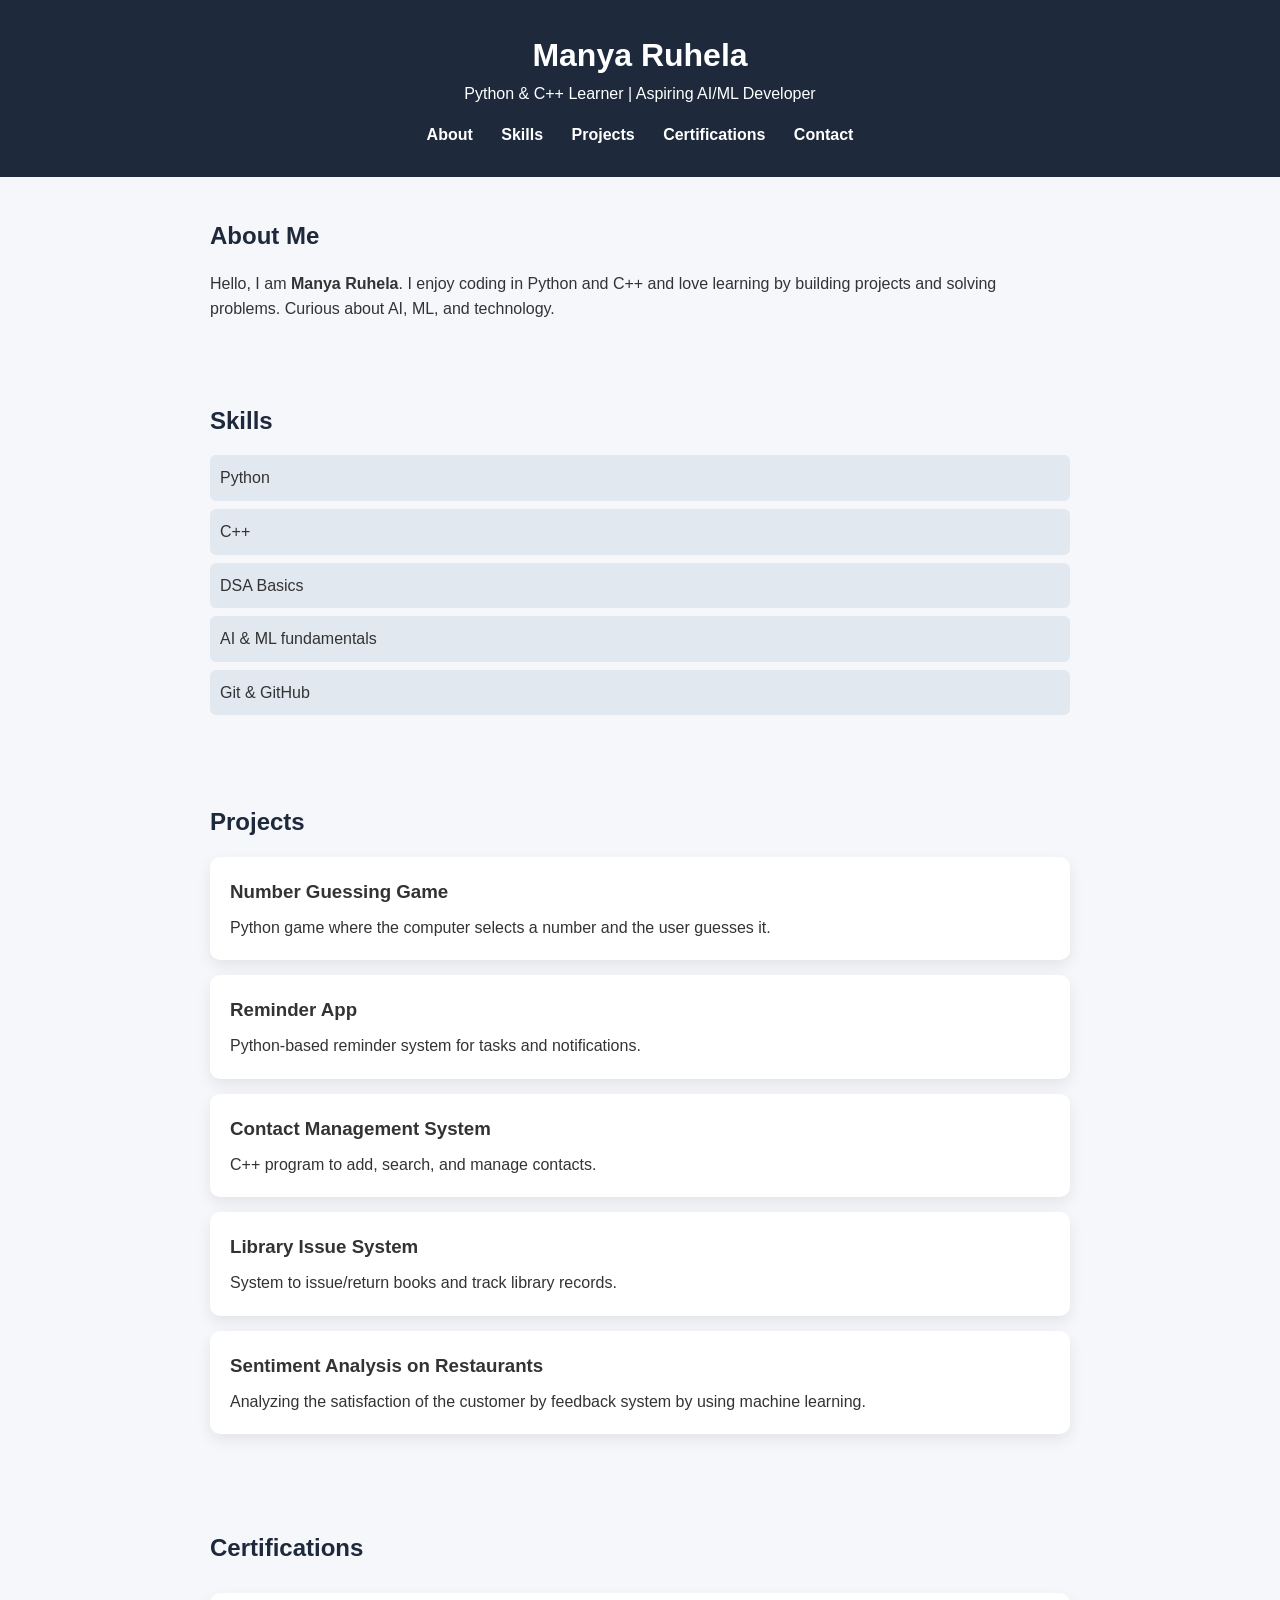
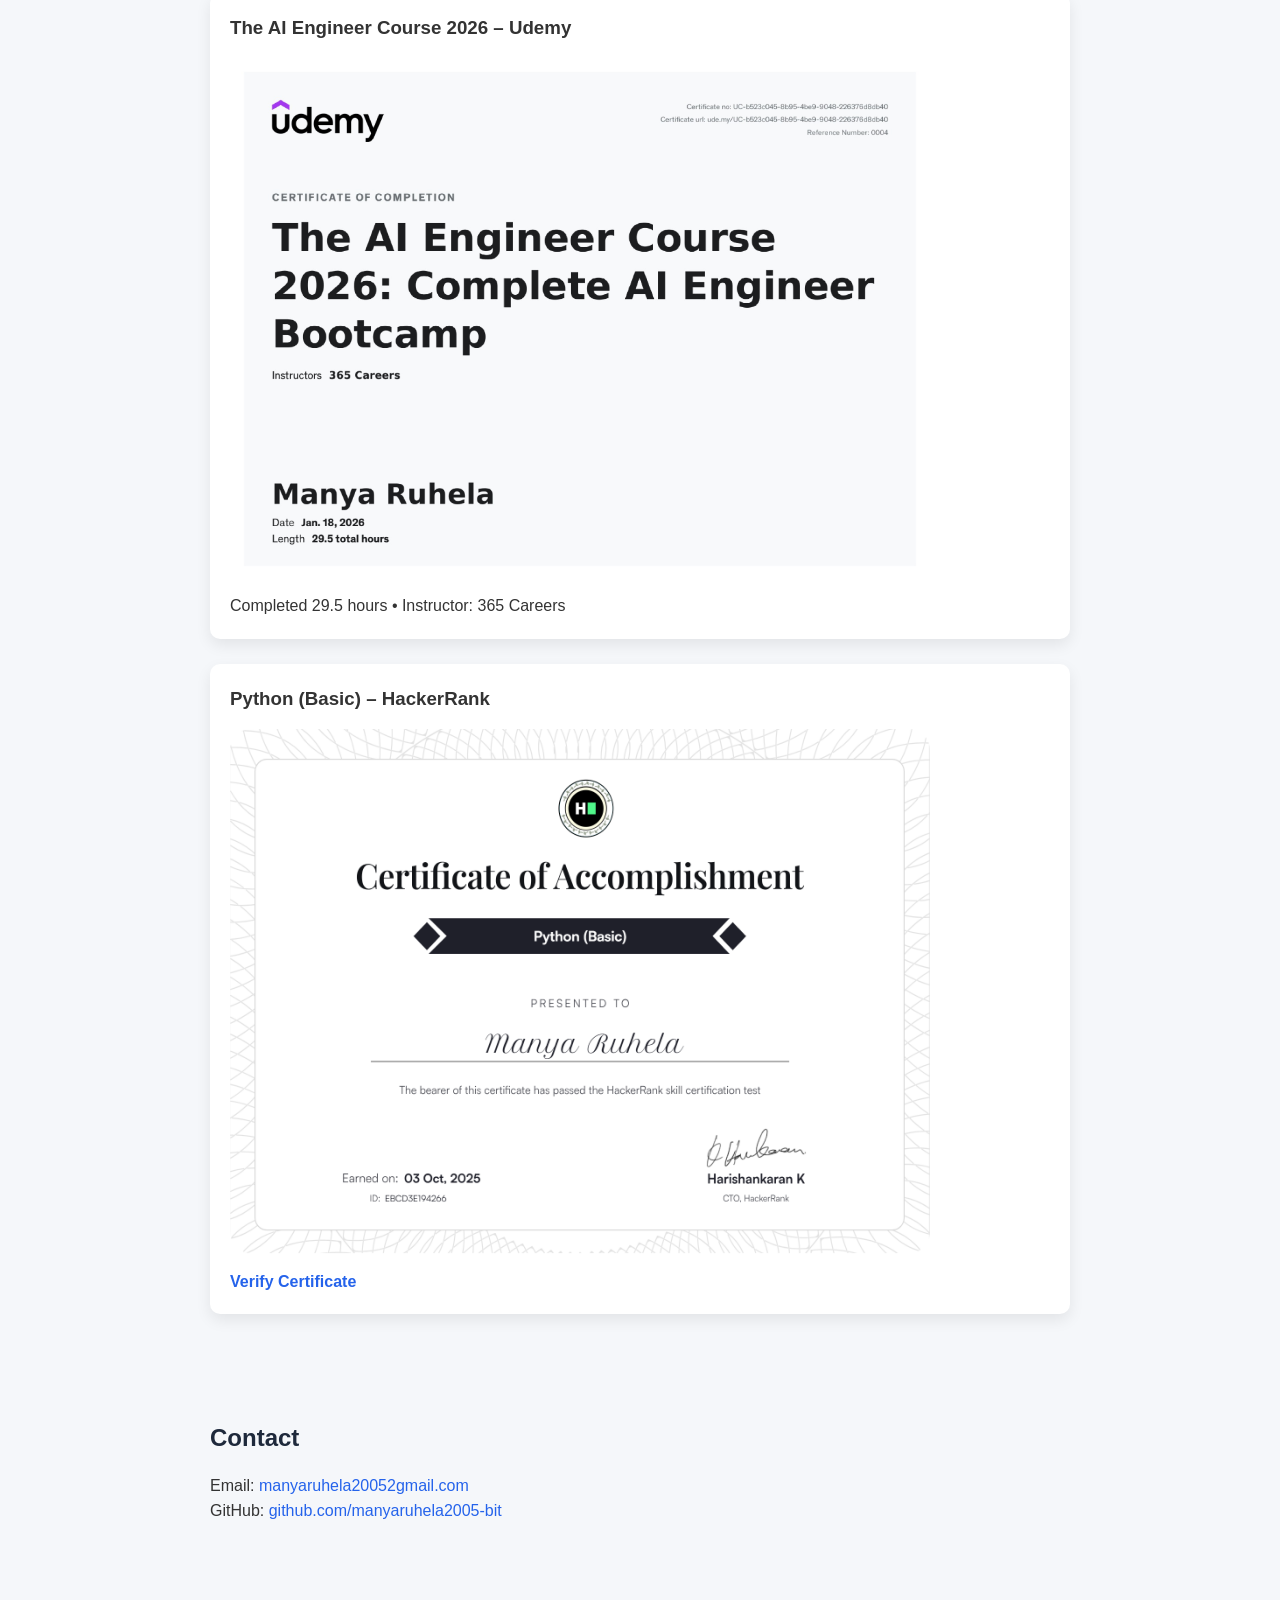
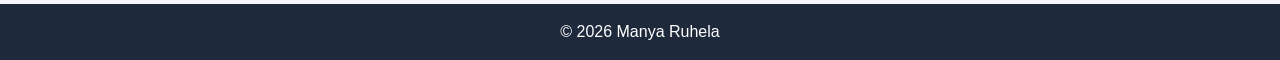
==== index.html @ 193558fa "Add files via upload" ====
<!DOCTYPE html>
<html lang="en">
<head>
  <meta charset="UTF-8">
  <meta name="viewport" content="width=device-width, initial-scale=1.0">
  <title>Manya Ruhela | Portfolio</title>
  <link rel="stylesheet" href="style.css">
</head>
<body>

  <header>
    <h1>Manya Ruhela</h1>
    <p>Python & C++ Learner | Aspiring AI/ML Developer</p>
    <nav>
      <a href="#about">About</a>
      <a href="#skills">Skills</a>
      <a href="#projects">Projects</a>
      <a href="#certifications">Certifications</a>
      <a href="#contact">Contact</a>
    </nav>
  </header>

  <section id="about">
    <h2>About Me</h2>
    <p>
      Hello, I am <b>Manya Ruhela</b>. I enjoy coding in Python and C++ and
      love learning by building projects and solving problems.
      Curious about AI, ML, and technology.
    </p>
  </section>

  <section id="skills">
    <h2>Skills</h2>
    <div class="skills">
      <span>Python</span>
      <span>C++</span>
      <span>DSA Basics</span>
      <span>AI & ML fundamentals</span>
      <span>Git & GitHub</span>
    </div>
  </section>

  <section id="projects">
    <h2>Projects</h2>

    <div class="project-card">
      <h3>Number Guessing Game</h3>
      <p>Python game where the computer selects a number and the user guesses it.</p>
    </div>

    <div class="project-card">
      <h3>Reminder App</h3>
      <p>Python-based reminder system for tasks and notifications.</p>
    </div>

    <div class="project-card">
      <h3>Contact Management System</h3>
      <p>C++ program to add, search, and manage contacts.</p>
    </div>

    <div class="project-card">
      <h3>Library Issue System</h3>
      <p>System to issue/return books and track library records.</p>
    </div>

    <div class="project-card">
      <h3>Sentiment Analysis on Restaurants</h3>
      <p>Analyzing the satisfaction of the customer by feedback system by using machine learning.</p>
    </div>
  </section>

  <section id="certifications">
    <h2>Certifications</h2>

    <div class="cert-card">
      <h3>The AI Engineer Course 2026 – Udemy</h3>
      <img src="images/udemy-ai-engineer.jpg" alt="Udemy AI Engineer Certificate">
      <p>Completed 29.5 hours • Instructor: 365 Careers</p>
    </div>

    <div class="cert-card">
      <h3>Python (Basic) – HackerRank</h3>
      <img src="images/hackerrank-python.png" alt="HackerRank Python Certificate">
      <p>
        <a href="https://www.hackerrank.com/certificates/ebcd3e194266" target="_blank">
          Verify Certificate
        </a>
      </p>
    </div>
  </section>

  <section id="contact">
    <h2>Contact</h2>
    <p>Email: <a href="mailto:manyaruhela2005@gmail.com">manyaruhela20052gmail.com</a></p>
    <p>GitHub: <a href="https://github.com/manyaruhela2005-bit" target="_blank">github.com/manyaruhela2005-bit</a></p>
  </section>

  <footer>
    <p>© 2026 Manya Ruhela</p>
  </footer>

</body>
</html>
---- style.css ----
* {
  margin: 0;
  padding: 0;
  box-sizing: border-box;
  font-family: Arial, Helvetica, sans-serif;
}

body {
  background-color: #f5f7fa;
  color: #333;
  line-height: 1.6;
}

/* Header */
header {
  background: #1e293b;
  color: white;
  padding: 30px;
  text-align: center;
}

header nav {
  margin-top: 15px;
}

header nav a {
  color: white;
  margin: 0 12px;
  text-decoration: none;
  font-weight: bold;
}

header nav a:hover {
  text-decoration: underline;
}

/* Sections */
section {
  padding: 40px 20px;
  max-width: 900px;
  margin: auto;
}

h2 {
  margin-bottom: 15px;
  color: #1e293b;
}

/* Skills */
.skills span {
  display: block;
  background: #e2e8f0;
  padding: 10px;
  margin: 8px 0;
  border-radius: 6px;
}

/* Projects */
.project-card {
  background: white;
  padding: 20px;
  margin: 15px 0;
  border-radius: 10px;
  box-shadow: 0 6px 15px rgba(0,0,0,0.08);
}

.project-card h3 {
  margin-bottom: 8px;
}

/* Certifications */
.cert-card {
  background: white;
  padding: 20px;
  margin: 25px 0;
  border-radius: 10px;
  box-shadow: 0 6px 15px rgba(0,0,0,0.08);
}

.cert-card img {
  width: 100%;
  max-width: 700px;
  margin: 15px 0;
  border-radius: 8px;
  display: block;
}

.cert-card a {
  color: #2563eb;
  font-weight: bold;
  text-decoration: none;
}

.cert-card a:hover {
  text-decoration: underline;
}

/* Contact */
#contact a {
  color: #2563eb;
  text-decoration: none;
}

#contact a:hover {
  text-decoration: underline;
}

/* Footer */
footer {
  background: #1e293b;
  color: white;
  text-align: center;
  padding: 15px;
  margin-top: 40px;
}
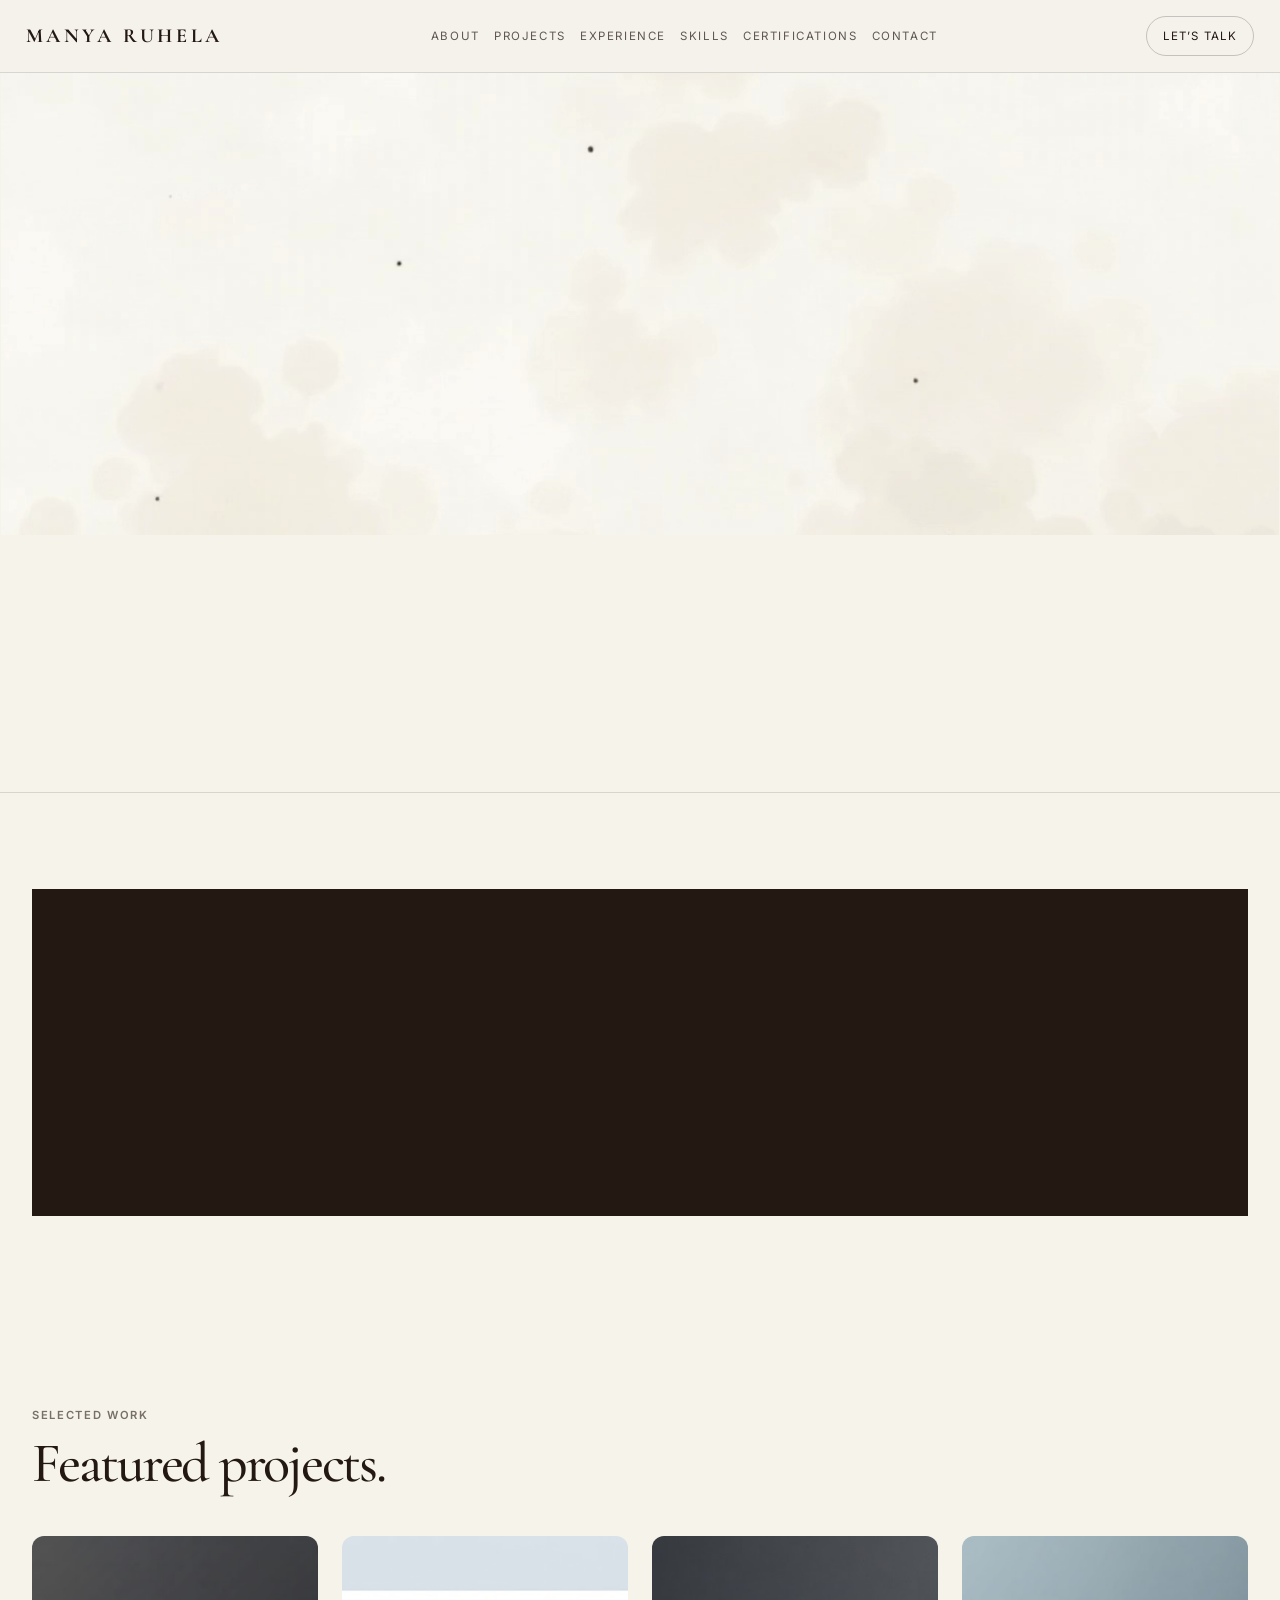
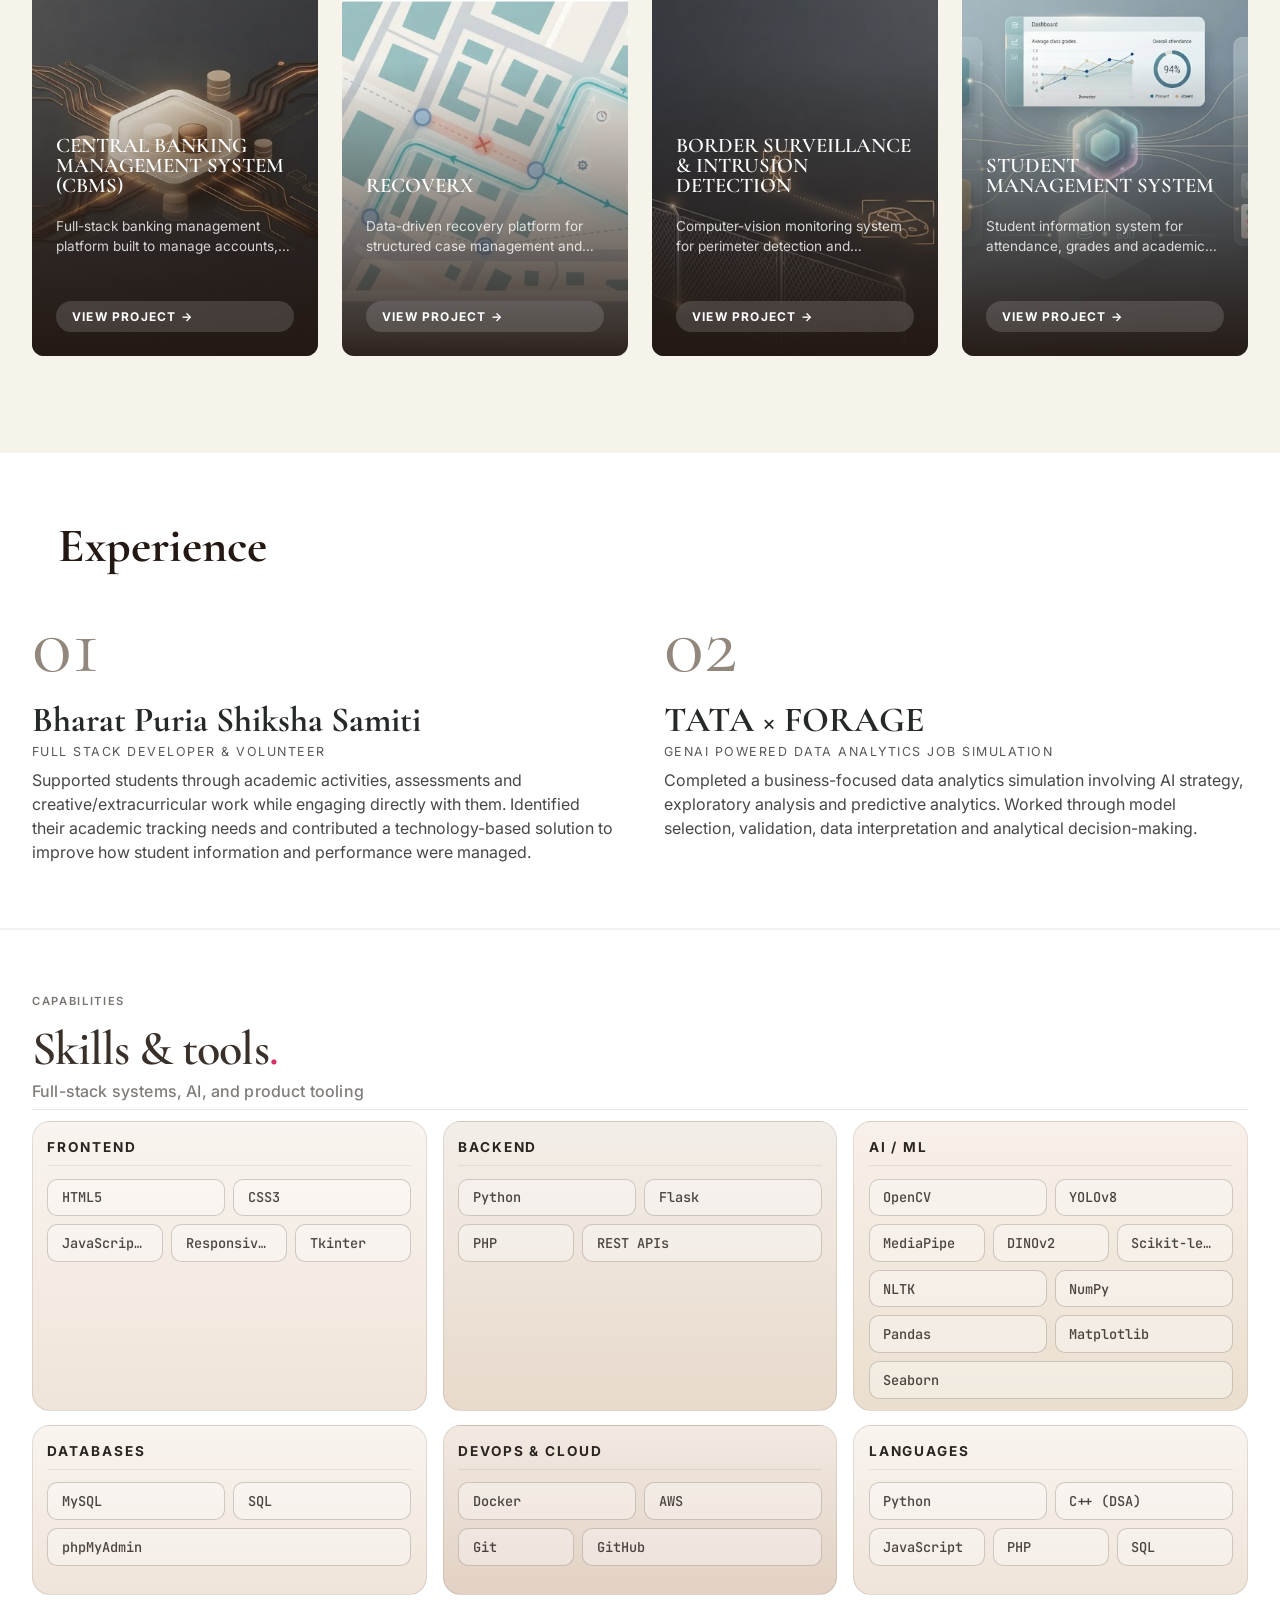
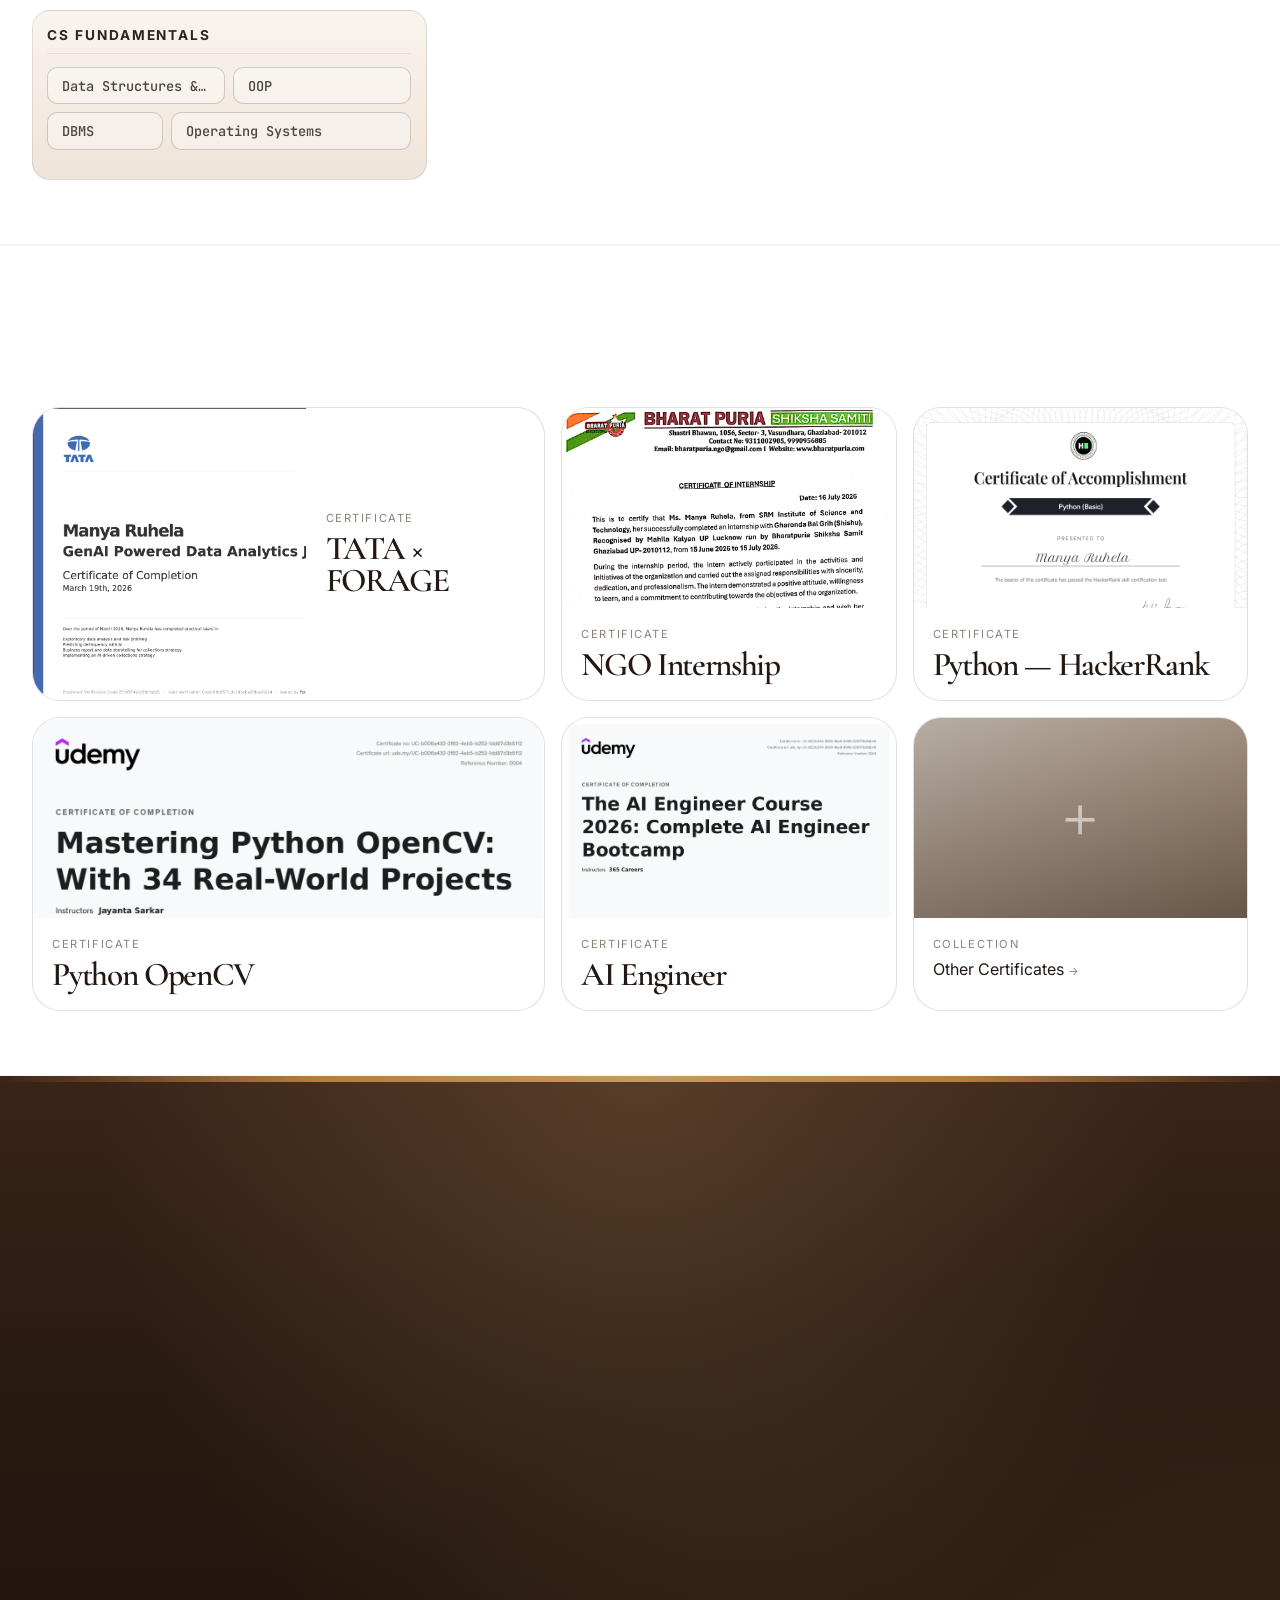
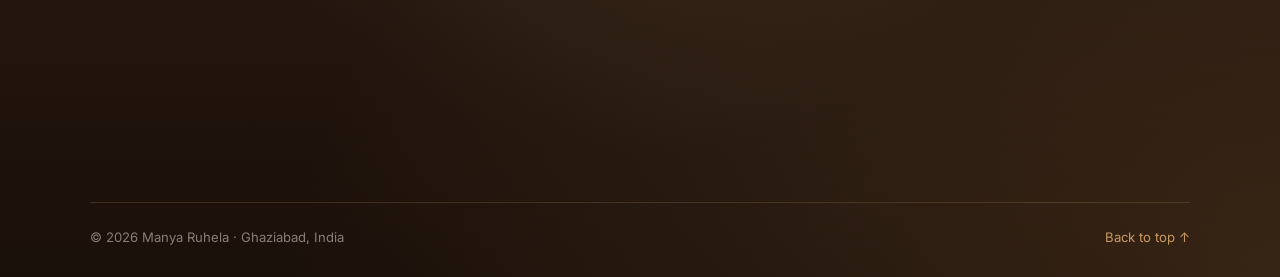
==== commit f8d0c895: "portfolio" ====
--- a/index.html
+++ b/index.html
@@ -1,103 +1,737 @@
-<!DOCTYPE html>
-<html lang="en">
-<head>
-  <meta charset="UTF-8">
-  <meta name="viewport" content="width=device-width, initial-scale=1.0">
-  <title>Manya Ruhela | Portfolio</title>
-  <link rel="stylesheet" href="style.css">
-</head>
-<body>
-
-  <header>
-    <h1>Manya Ruhela</h1>
-    <p>Python & C++ Learner | Aspiring AI/ML Developer</p>
-    <nav>
-      <a href="#about">About</a>
-      <a href="#skills">Skills</a>
-      <a href="#projects">Projects</a>
-      <a href="#certifications">Certifications</a>
-      <a href="#contact">Contact</a>
-    </nav>
-  </header>
-
-  <section id="about">
-    <h2>About Me</h2>
-    <p>
-      Hello, I am <b>Manya Ruhela</b>. I enjoy coding in Python and C++ and
-      love learning by building projects and solving problems.
-      Curious about AI, ML, and technology.
-    </p>
-  </section>
-
-  <section id="skills">
-    <h2>Skills</h2>
-    <div class="skills">
-      <span>Python</span>
-      <span>C++</span>
-      <span>DSA Basics</span>
-      <span>AI & ML fundamentals</span>
-      <span>Git & GitHub</span>
-    </div>
-  </section>
-
-  <section id="projects">
-    <h2>Projects</h2>
-
-    <div class="project-card">
-      <h3>Number Guessing Game</h3>
-      <p>Python game where the computer selects a number and the user guesses it.</p>
-    </div>
-
-    <div class="project-card">
-      <h3>Reminder App</h3>
-      <p>Python-based reminder system for tasks and notifications.</p>
-    </div>
-
-    <div class="project-card">
-      <h3>Contact Management System</h3>
-      <p>C++ program to add, search, and manage contacts.</p>
-    </div>
-
-    <div class="project-card">
-      <h3>Library Issue System</h3>
-      <p>System to issue/return books and track library records.</p>
-    </div>
-
-    <div class="project-card">
-      <h3>Sentiment Analysis on Restaurants</h3>
-      <p>Analyzing the satisfaction of the customer by feedback system by using machine learning.</p>
-    </div>
-  </section>
-
-  <section id="certifications">
-    <h2>Certifications</h2>
-
-    <div class="cert-card">
-      <h3>The AI Engineer Course 2026 – Udemy</h3>
-      <img src="images/udemy-ai-engineer.jpg" alt="Udemy AI Engineer Certificate">
-      <p>Completed 29.5 hours • Instructor: 365 Careers</p>
-    </div>
-
-    <div class="cert-card">
-      <h3>Python (Basic) – HackerRank</h3>
-      <img src="images/hackerrank-python.png" alt="HackerRank Python Certificate">
-      <p>
-        <a href="https://www.hackerrank.com/certificates/ebcd3e194266" target="_blank">
-          Verify Certificate
-        </a>
-      </p>
-    </div>
-  </section>
-
-  <section id="contact">
-    <h2>Contact</h2>
-    <p>Email: <a href="mailto:manyaruhela2005@gmail.com">manyaruhela20052gmail.com</a></p>
-    <p>GitHub: <a href="https://github.com/manyaruhela2005-bit" target="_blank">github.com/manyaruhela2005-bit</a></p>
-  </section>
-
-  <footer>
-    <p>© 2026 Manya Ruhela</p>
-  </footer>
-
-</body>
-</html>
+<!doctype html>
+<html lang="en">
+
+<head>
+  <meta charset="utf-8" />
+  <meta name="viewport" content="width=device-width,initial-scale=1" />
+  <title>Profile Portfolio</title>
+  <meta name="description"
+    content="Premium editorial portfolio with an animated illustrated hero and layered editorial sections." />
+  <link rel="preconnect" href="https://fonts.googleapis.com" />
+  <link rel="preconnect" href="https://fonts.gstatic.com" crossorigin />
+  <link
+    href="https://fonts.googleapis.com/css2?family=Caveat:wght@500;700&family=Cormorant+Garamond:wght@400;500;600;700&family=Inter:wght@400;500;600;700;800&display=swap"
+    rel="stylesheet" />
+  <link rel="stylesheet" href="styles.css" />
+</head>
+
+<body>
+  <div class="page-shell">
+    <header class="topbar">
+      <div class="brand" aria-label="Brand mark">Manya Ruhela</div>
+      <nav class="main-nav" aria-label="Main navigation">
+        <a href="#about">About</a>
+        <a href="#projects">Projects</a>
+        <a href="#experience">Experience</a>
+        <a href="#skills">Skills</a>
+        <a href="#certifications">Certifications</a>
+        <a href="#contact">Contact</a>
+      </nav>
+      <a class="nav-cta" href="#contact">Let’s Talk</a>
+    </header>
+
+    <main class="page-content">
+      <section id="hero" class="hero section">
+        <div class="hero-frame">
+          <div class="hero-visual" id="heroVisual">
+            <img id="frameImg" src="Frame0.jpg" alt="Animated girl illustration" />
+            <div id="imgOverlay" class="img-overlay" aria-hidden="true">
+              <div id="greetBlock" class="greet-block" aria-live="polite">
+                <div class="line line-intro">hello,</div>
+                <div class="line line-name-wrap">
+                  <span class="name-highlight">I’m Manya Ruhela.</span>
+                  <svg class="underline-svg" viewBox="0 0 120 18" preserveAspectRatio="none" aria-hidden="true">
+                    <path class="underline-path" d="M4 12 C24 9, 42 7, 60 11 C75 14, 92 7, 116 8" />
+                  </svg>
+                </div>
+                <div class="line line-role">FULL STACK DEVELOPER • AI &amp; ML</div>
+                <div class="line line-tagline">turning ideas into solutions.</div>
+              </div>
+            </div>
+          </div>
+        </div>
+      </section>
+
+      <section id="about" class="about section reveal">
+        <div class="about-layout">
+          <div class="about-visual-panel">
+            <p class="eyebrow">About</p>
+            <h2>
+              Building Tech<br />
+              with Purpose.
+            </h2>
+          </div>
+
+          <div class="about-copy-panel">
+            <p class="intro-kicker">Creative technologist</p>
+            <p class="lede">
+              Full-stack developer and AI/ML builder, turning vision models, APIs and web apps into tools that solve
+              real problems.
+            </p>
+          </div>
+
+          <div class="about-stat stat-one">
+            <span class="stat-label">Focus</span>
+            <strong>AI / ML / CV</strong>
+          </div>
+
+          <div class="about-stat stat-two">
+            <span class="stat-label">Based in</span>
+            <strong>Remote / Global</strong>
+          </div>
+
+          <div class="about-stat stat-three">
+            <span class="stat-label">Currently</span>
+            <strong>Building human-centered digital experiences</strong>
+          </div>
+        </div>
+      </section>
+
+      <section id="projects" class="projects section reveal">
+        <div class="section-head">
+          <p class="eyebrow">Selected work</p>
+          <h3>Featured projects.</h3>
+        </div>
+        <div class="project-grid projects-editorial">
+          <article class="project-card reveal">
+            <div class="project-number">01</div>
+            <div class="project-media">
+              <img src="assets/projects/cbms.jpg" alt="CBMS project image" loading="lazy" />
+            </div>
+            <div class="project-body">
+              <h4>CENTRAL BANKING MANAGEMENT SYSTEM (CBMS)</h4>
+              <p>Full-stack banking management platform built to manage accounts, transactions and KYC workflows.</p>
+              <a href="projects/cbms.html">VIEW PROJECT <span>→</span></a>
+            </div>
+          </article>
+
+          <article class="project-card reveal">
+            <div class="project-number">02</div>
+            <div class="project-media">
+              <img src="assets/projects/recoverx.jpg" alt="RecoverX project image" loading="lazy" />
+            </div>
+            <div class="project-body">
+              <h4>RECOVERX</h4>
+              <p>Data-driven recovery platform for structured case management and workflows.</p>
+              <a href="projects/recoverx.html">VIEW PROJECT <span>→</span></a>
+            </div>
+          </article>
+
+          <article class="project-card reveal">
+            <div class="project-number">03</div>
+            <div class="project-media">
+              <img src="assets/projects/border-surveillance.jpg" alt="Border Surveillance project image"
+                loading="lazy" />
+            </div>
+            <div class="project-body">
+              <h4>BORDER SURVEILLANCE &amp; INTRUSION DETECTION</h4>
+              <p>Computer-vision monitoring system for perimeter detection and situational awareness.</p>
+              <a href="projects/border-surveillance.html">VIEW PROJECT <span>→</span></a>
+            </div>
+          </article>
+
+          <article class="project-card reveal">
+            <div class="project-number">04</div>
+            <div class="project-media">
+              <img src="assets/projects/student-management.jpg" alt="Student Management project image" loading="lazy" />
+            </div>
+            <div class="project-body">
+              <h4>STUDENT MANAGEMENT SYSTEM</h4>
+              <p>Student information system for attendance, grades and academic records management.</p>
+              <a href="projects/student-management.html">VIEW PROJECT <span>→</span></a>
+            </div>
+          </article>
+        </div>
+      </section>
+
+      <section id="experience" class="experience section">
+        <div class="experience-header">
+          <h2 class="exp-title mask-reveal reveal">Experience</h2>
+        </div>
+
+        <div class="exp-wrap simple">
+          <!-- EXPERIENCE 01 - Minimal editorial card -->
+          <article class="exp-card exp-clean reveal">
+            <div class="exp-clean-inner">
+              <div class="exp-num">01</div>
+              <h3 class="exp-org">Bharat Puria Shiksha Samiti</h3>
+              <div class="exp-role">FULL STACK DEVELOPER &amp; VOLUNTEER</div>
+              <p class="exp-desc">Supported students through academic activities, assessments and
+                creative/extracurricular work while engaging directly with them. Identified their academic tracking
+                needs and contributed a technology-based solution to improve how student information and performance
+                were managed.</p>
+            </div>
+          </article>
+
+          <!-- EXPERIENCE 02 - Minimal editorial card -->
+          <article class="exp-card exp-clean reveal">
+            <div class="exp-clean-inner">
+              <div class="exp-num">02</div>
+              <h3 class="exp-org">TATA × FORAGE</h3>
+              <div class="exp-role">GENAI POWERED DATA ANALYTICS JOB SIMULATION</div>
+              <p class="exp-desc">Completed a business-focused data analytics simulation involving AI strategy,
+                exploratory analysis and predictive analytics. Worked through model selection, validation, data
+                interpretation and analytical decision-making.</p>
+            </div>
+          </article>
+        </div>
+      </section>
+
+      <section id="skills" class="skills section reveal">
+        <div class="section-head split-head">
+          <p class="eyebrow">Capabilities</p>
+          <h3>Skills &amp; tools<span class="skills-stop">.</span></h3>
+          <p class="skills-subtitle">Full-stack systems, AI, and product tooling</p>
+        </div>
+
+        <div class="skills-grid refined-skills">
+          <article class="skill-card skill-card--light reveal">
+            <div class="skill-card__label">Frontend</div>
+            <ul>
+              <li>HTML5</li>
+              <li>CSS3</li>
+              <li>JavaScript (ES6+)</li>
+              <li>Responsive Design</li>
+              <li>Tkinter</li>
+            </ul>
+          </article>
+
+          <article class="skill-card skill-card--warm reveal">
+            <div class="skill-card__label">Backend</div>
+            <ul>
+              <li>Python</li>
+              <li>Flask</li>
+              <li>PHP</li>
+              <li>REST APIs</li>
+            </ul>
+          </article>
+
+          <article class="skill-card skill-card--accent reveal">
+            <div class="skill-card__label">AI / ML</div>
+            <ul>
+              <li>OpenCV</li>
+              <li>YOLOv8</li>
+              <li>MediaPipe</li>
+              <li>DINOv2</li>
+              <li>Scikit-learn</li>
+              <li>NLTK</li>
+              <li>NumPy</li>
+              <li>Pandas</li>
+              <li>Matplotlib</li>
+              <li>Seaborn</li>
+            </ul>
+          </article>
+
+          <article class="skill-card skill-card--light reveal">
+            <div class="skill-card__label">Databases</div>
+            <ul>
+              <li>MySQL</li>
+              <li>SQL</li>
+              <li>phpMyAdmin</li>
+            </ul>
+          </article>
+
+          <article class="skill-card skill-card--beige reveal">
+            <div class="skill-card__label">DevOps &amp; Cloud</div>
+            <ul>
+              <li>Docker</li>
+              <li>AWS</li>
+              <li>Git</li>
+              <li>GitHub</li>
+            </ul>
+          </article>
+
+          <article class="skill-card skill-card--light reveal">
+            <div class="skill-card__label">Languages</div>
+            <ul>
+              <li>Python</li>
+              <li>C++ (DSA)</li>
+              <li>JavaScript</li>
+              <li>PHP</li>
+              <li>SQL</li>
+            </ul>
+          </article>
+
+          <article class="skill-card skill-card--light reveal">
+            <div class="skill-card__label">CS Fundamentals</div>
+            <ul>
+              <li>Data Structures &amp; Algorithms</li>
+              <li>OOP</li>
+              <li>DBMS</li>
+              <li>Operating Systems</li>
+            </ul>
+          </article>
+        </div>
+      </section>
+
+      <section id="certifications" class="certifications section reveal">
+        <div class="section-head split-head cert-section-head">
+          <p class="eyebrow">Recognition</p>
+          <h3>Certificates.</h3>
+        </div>
+
+        <div class="cert-grid">
+          <!-- 1: TATA x FORAGE -->
+          <article class="cert-feature reveal"
+            onclick="openCertLight('assets/certificates/tataxforage.png','TATA × FORAGE')" role="button" tabindex="0">
+            <div class="cert-art cert-art-primary"
+              style="background-image: url('assets/certificates/tataxforage.png'); background-size: cover; background-position: left center;">
+            </div>
+            <div class="cert-copy">
+              <span>Certificate</span>
+              <h4>TATA × FORAGE</h4>
+            </div>
+          </article>
+
+          <!-- 2: NGO Internship -->
+          <article class="cert-card reveal" onclick="openCertLight('assets/certificates/NGO.png','NGO Internship')"
+            role="button" tabindex="0">
+            <div class="cert-art"
+              style="background-image: url('assets/certificates/NGO.png'); background-size: cover; background-position: top center;">
+            </div>
+            <div class="cert-copy">
+              <span>Certificate</span>
+              <h4>NGO Internship</h4>
+            </div>
+          </article>
+
+          <!-- 3: Python HackerRank -->
+          <article class="cert-card reveal"
+            onclick="openCertLight('assets/certificates/python hackerrank.png','Python — HackerRank')" role="button"
+            tabindex="0">
+            <div class="cert-art"
+              style="background-image: url('assets/certificates/python hackerrank.png'); background-size: cover; background-position: top center;">
+            </div>
+            <div class="cert-copy">
+              <span>Certificate</span>
+              <h4>Python — HackerRank</h4>
+            </div>
+          </article>
+
+          <!-- 4: Python OpenCV -->
+          <article class="cert-card reveal" onclick="openCertLight('assets/certificates/pyhton_CV.png','Python OpenCV')"
+            role="button" tabindex="0">
+            <div class="cert-art cert-art-secondary"
+              style="background-image: url('assets/certificates/pyhton_CV.png'); background-size: cover; background-position: top center;">
+            </div>
+            <div class="cert-copy">
+              <span>Certificate</span>
+              <h4>Python OpenCV</h4>
+            </div>
+          </article>
+
+          <!-- 5: AI Engineer -->
+          <article class="cert-card reveal"
+            onclick="openCertLight('assets/certificates/AI_Certificate.jpg','AI Engineer')" role="button" tabindex="0">
+            <div class="cert-art"
+              style="background-image: url('assets/certificates/AI_Certificate.jpg'); background-size: cover; background-position: top center;">
+            </div>
+            <div class="cert-copy">
+              <span>Certificate</span>
+              <h4>AI Engineer</h4>
+            </div>
+          </article>
+
+          <!-- 6: Other Certificates -->
+          <article class="cert-card reveal" onclick="window.location.href='assets/other Certs/oc.html'" role="button"
+            tabindex="0">
+            <div class="cert-art cert-others-art"></div>
+            <div class="cert-copy">
+              <span>Collection</span>
+              <a href="assets/other Certs/oc.html">Other Certificates <span>→</span></a>
+            </div>
+          </article>
+        </div>
+      </section>
+
+      <!-- ===== CERTIFICATE LIGHTBOX ===== -->
+      <div id="certLightbox" class="cert-lightbox" aria-hidden="true" role="dialog" aria-modal="true">
+        <div class="cert-lightbox__backdrop" onclick="closeCertLight()" style="position:fixed; inset:0;"></div>
+        <div class="cert-lightbox__inner">
+          <button class="cert-lightbox__close" onclick="closeCertLight()" aria-label="Close">×</button>
+          <img id="certLightboxImg" src="" alt="" />
+          <p id="certLightboxTitle" class="cert-lightbox__title"></p>
+        </div>
+      </div>
+
+
+      <!-- =====================================================
+     CONTACT SECTION (Aurora Brew style)
+     Paste in place of your old contact <section> in index.html.
+     The <style> and <script> can stay right here.
+     ===================================================== -->
+
+      <style>
+        .connect {
+          --cream: #f5ece0;
+          --copper: #c79a63;
+          --copper-deep: #b67e42;
+          --choc: #2a1b12;
+          --choc-dark: #1a100a;
+          position: relative;
+          overflow: hidden;
+          color: var(--cream);
+          text-align: center;
+          padding: clamp(4.5rem, 8vw, 7rem) clamp(1.2rem, 4vw, 4rem) 0;
+          background:
+            radial-gradient(ellipse at 50% 0%, rgba(199, 154, 99, 0.22), transparent 60%),
+            radial-gradient(ellipse at 100% 100%, rgba(182, 126, 66, 0.18), transparent 55%),
+            linear-gradient(180deg, #3a2418 0%, var(--choc) 35%, var(--choc-dark) 100%);
+        }
+
+        /* copper band across the top, like the reference */
+        .connect::before {
+          content: "";
+          position: absolute;
+          top: 0;
+          left: 0;
+          right: 0;
+          height: 6px;
+          background: linear-gradient(90deg, transparent, var(--copper-deep), var(--copper), var(--copper-deep), transparent);
+        }
+
+        .connect-inner {
+          position: relative;
+          max-width: 1100px;
+          margin: 0 auto;
+        }
+
+        .connect-eyebrow {
+          margin: 0 0 1rem;
+          font-size: 0.72rem;
+          font-weight: 700;
+          letter-spacing: 0.28em;
+          text-transform: uppercase;
+          color: var(--copper);
+        }
+
+        .connect h2 {
+          margin: 0 0 1rem;
+          font-family: var(--serif, "Cormorant Garamond", Georgia, serif) !important;
+          font-size: clamp(2.8rem, 6.5vw, 5.4rem);
+          line-height: 1;
+          letter-spacing: -0.02em;
+          font-weight: 500;
+          color: var(--cream) !important;
+        }
+
+        .connect-lede {
+          margin: 0 auto 2.4rem;
+          max-width: 52ch;
+          font-size: 1.08rem;
+          line-height: 1.65;
+          color: rgba(245, 236, 224, 0.78);
+        }
+
+        /* ---------- icon strip (like Specialty Coffee / Artisan Brewing) ---------- */
+        .connect-strip {
+          display: grid;
+          grid-template-columns: repeat(4, 1fr);
+          max-width: 960px;
+          margin: 0 auto;
+          background: linear-gradient(180deg, #3a2216, #231409);
+          border: 1px solid rgba(199, 154, 99, 0.25);
+          border-radius: 16px;
+          box-shadow: 0 24px 50px rgba(0, 0, 0, 0.45);
+          overflow: hidden;
+        }
+
+        .connect-item {
+          position: relative;
+          display: flex;
+          flex-direction: column;
+          align-items: center;
+          gap: 0.7rem;
+          padding: 1.8rem 1rem 1.6rem;
+          color: var(--cream);
+          text-decoration: none;
+          transition: background 0.3s ease, transform 0.3s ease;
+        }
+
+        .connect-item+.connect-item::before {
+          content: "";
+          position: absolute;
+          left: 0;
+          top: 22%;
+          bottom: 22%;
+          width: 1px;
+          background: rgba(199, 154, 99, 0.25);
+        }
+
+        .connect-item:hover {
+          background: rgba(199, 154, 99, 0.1);
+        }
+
+        .connect-item:hover .connect-ico {
+          transform: translateY(-4px);
+          border-color: var(--copper);
+          color: #fff;
+        }
+
+        .connect-ico {
+          width: 54px;
+          height: 54px;
+          border-radius: 50%;
+          border: 1px solid rgba(199, 154, 99, 0.5);
+          display: flex;
+          align-items: center;
+          justify-content: center;
+          color: var(--copper);
+          transition: transform 0.3s ease, border-color 0.3s ease, color 0.3s ease;
+        }
+
+        .connect-ico svg {
+          width: 24px;
+          height: 24px;
+        }
+
+        .connect-item strong {
+          font-family: var(--serif, Georgia, serif);
+          font-size: 1.25rem;
+          font-weight: 600;
+          letter-spacing: 0.01em;
+        }
+
+        .connect-item small {
+          font-size: 0.78rem;
+          color: rgba(245, 236, 224, 0.6);
+          word-break: break-all;
+          line-height: 1.4;
+        }
+
+        /* ---------- stats row (like 16 / 43 / 100%) ---------- */
+        .connect-stats {
+          display: flex;
+          justify-content: center;
+          flex-wrap: wrap;
+          gap: clamp(1.5rem, 5vw, 4.5rem);
+          margin: 3.2rem auto 2.6rem;
+        }
+
+        .connect-stat {
+          text-align: center;
+        }
+
+        .connect-stat b {
+          display: block;
+          font-family: var(--serif, Georgia, serif);
+          font-size: clamp(2.2rem, 4vw, 3.2rem);
+          font-weight: 600;
+          line-height: 1;
+          color: var(--cream);
+        }
+
+        .connect-stat span {
+          display: block;
+          margin-top: 0.5rem;
+          font-size: 0.72rem;
+          letter-spacing: 0.18em;
+          text-transform: uppercase;
+          color: rgba(245, 236, 224, 0.6);
+        }
+
+        /* ---------- CTA buttons (copper gradient like "Visit Us Today") ---------- */
+        .connect-actions {
+          display: flex;
+          justify-content: center;
+          flex-wrap: wrap;
+          gap: 0.9rem;
+        }
+
+        .connect-btn {
+          appearance: none;
+          cursor: pointer;
+          font: inherit;
+          font-size: 0.82rem;
+          font-weight: 700;
+          letter-spacing: 0.12em;
+          text-transform: uppercase;
+          text-decoration: none;
+          padding: 1rem 2.6rem;
+          border-radius: 8px;
+          color: #fff;
+          border: 1px solid transparent;
+          background: linear-gradient(90deg, var(--copper) 0%, var(--copper-deep) 100%);
+          box-shadow: 0 10px 22px rgba(182, 126, 66, 0.32);
+          transition: transform 0.3s ease, box-shadow 0.3s ease;
+        }
+
+        .connect-btn:hover {
+          transform: translateY(-2px);
+          box-shadow: 0 14px 28px rgba(182, 126, 66, 0.45);
+        }
+
+        .connect-btn.ghost {
+          background: transparent;
+          color: var(--cream);
+          border-color: rgba(199, 154, 99, 0.5);
+          box-shadow: none;
+        }
+
+        .connect-btn.ghost:hover {
+          background: rgba(199, 154, 99, 0.12);
+          border-color: var(--copper);
+          box-shadow: none;
+        }
+
+        /* ---------- footer strip ---------- */
+        .connect-foot {
+          position: relative;
+          max-width: 1100px;
+          margin: clamp(3rem, 6vw, 4.5rem) auto 0;
+          padding: 1.6rem 0 2rem;
+          border-top: 1px solid rgba(199, 154, 99, 0.2);
+          display: flex;
+          flex-wrap: wrap;
+          justify-content: space-between;
+          gap: 0.8rem;
+          font-size: 0.82rem;
+          color: rgba(245, 236, 224, 0.5);
+        }
+
+        .connect-foot a {
+          color: var(--copper);
+          text-decoration: none;
+        }
+
+        .connect-foot a:hover {
+          color: #fff;
+        }
+
+        @media (max-width: 760px) {
+          .connect-strip {
+            grid-template-columns: repeat(2, 1fr);
+          }
+
+          .connect-item:nth-child(3)::before {
+            display: none;
+          }
+
+          .connect-item:nth-child(n+3) {
+            border-top: 1px solid rgba(199, 154, 99, 0.2);
+          }
+
+          .connect-foot {
+            justify-content: center;
+            text-align: center;
+          }
+        }
+      </style>
+
+      <section id="contact" class="connect">
+        <div class="connect-inner">
+
+          <div class="reveal">
+            <p class="connect-eyebrow">Contact</p>
+            <h2>Let's Connect!</h2>
+            <p class="connect-lede">
+              Open to internships, collaborations, and conversations about AI/ML, computer vision and full-stack
+              projects.
+              Drop me a message and I'll get back to you.
+            </p>
+          </div>
+
+          <!-- icon strip -->
+          <div class="connect-strip reveal">
+
+            <a class="connect-item" href="mailto:manyaruhela2005@gmail.com">
+              <span class="connect-ico">
+                <svg viewBox="0 0 24 24" fill="none" stroke="currentColor" stroke-width="1.6" stroke-linecap="round"
+                  stroke-linejoin="round">
+                  <rect x="3" y="5" width="18" height="14" rx="2"></rect>
+                  <polyline points="3,7 12,13 21,7"></polyline>
+                </svg>
+              </span>
+              <strong>Email</strong>
+              <small>drop me a hi!</small>
+            </a>
+
+            <a class="connect-item" href="https://github.com/manyaruhela2005-bit" target="_blank" rel="noreferrer">
+              <span class="connect-ico">
+                <svg viewBox="0 0 24 24" fill="currentColor">
+                  <path
+                    d="M12 .5C5.65.5.5 5.65.5 12c0 5.08 3.29 9.39 7.86 10.91.58.11.79-.25.79-.56v-2c-3.2.7-3.87-1.37-3.87-1.37-.52-1.33-1.28-1.69-1.28-1.69-1.05-.71.08-.7.08-.7 1.15.08 1.76 1.19 1.76 1.19 1.03 1.76 2.7 1.25 3.36.96.1-.75.4-1.25.73-1.54-2.55-.29-5.24-1.28-5.24-5.69 0-1.26.45-2.28 1.19-3.09-.12-.29-.52-1.46.11-3.05 0 0 .97-.31 3.17 1.18a11 11 0 0 1 5.77 0c2.2-1.49 3.17-1.18 3.17-1.18.63 1.59.23 2.76.11 3.05.74.81 1.19 1.83 1.19 3.09 0 4.42-2.69 5.39-5.25 5.68.41.36.78 1.06.78 2.14v3.17c0 .31.21.68.8.56A11.5 11.5 0 0 0 23.5 12C23.5 5.65 18.35.5 12 .5z">
+                  </path>
+                </svg>
+              </span>
+              <strong>GitHub</strong>
+              <small>peek in my repos</small>
+            </a>
+
+            <a class="connect-item" href="https://linkedin.com/in/manyaruhela" target="_blank" rel="noreferrer">
+              <span class="connect-ico">
+                <svg viewBox="0 0 24 24" fill="currentColor">
+                  <path
+                    d="M4.98 3.5a2.5 2.5 0 1 1 0 5 2.5 2.5 0 0 1 0-5zM3 9.5h4V21H3zM9.5 9.5h3.8v1.6h.05c.53-1 1.83-2.05 3.77-2.05 4.03 0 4.78 2.65 4.78 6.1V21h-4v-5.1c0-1.22-.02-2.78-1.7-2.78-1.7 0-1.96 1.33-1.96 2.69V21h-4z">
+                  </path>
+                </svg>
+              </span>
+              <strong>LinkedIn</strong>
+              <small>let's connect!</small>
+            </a>
+
+            <!-- CHANGE the href to the real path of your resume PDF -->
+            <a class="connect-item" href="assets/ManyaRuhela193.pdf" target="_blank" rel="noreferrer">
+              <span class="connect-ico">
+                <svg viewBox="0 0 24 24" fill="none" stroke="currentColor" stroke-width="1.6" stroke-linecap="round"
+                  stroke-linejoin="round">
+                  <path d="M14 3H7a2 2 0 0 0-2 2v14a2 2 0 0 0 2 2h10a2 2 0 0 0 2-2V8z"></path>
+                  <polyline points="14,3 14,8 19,8"></polyline>
+                  <line x1="9" y1="13" x2="15" y2="13"></line>
+                  <line x1="9" y1="17" x2="15" y2="17"></line>
+                </svg>
+              </span>
+              <strong>Resume</strong>
+              <small>know more</small>
+            </a>
+
+          </div>
+
+          <!-- stats row -->
+          <div class="connect-stats reveal">
+            <div class="connect-stat"><b>9.58</b><span>CGPA</span></div>
+            <div class="connect-stat"><b>Top 20</b><span>SIH Teams</span></div>
+            <div class="connect-stat"><b>4</b><span>Major Projects</span></div>
+          </div>
+
+          <!-- CTA -->
+        </div>
+
+        <footer class="connect-foot">
+          <span>© 2026 Manya Ruhela · Ghaziabad, India</span>
+          <a href="#">Back to top ↑</a>
+        </footer>
+      </section>
+
+      <script>
+        (function () {
+          var btn = document.getElementById('copyEmailBtn');
+          if (!btn) return;
+          btn.addEventListener('click', function () {
+            var email = 'manyaruhela2005@gmail.com';
+            var done = function () {
+              btn.textContent = 'Copied ✓';
+              setTimeout(function () { btn.textContent = 'Copy Email'; }, 1800);
+            };
+            if (navigator.clipboard && navigator.clipboard.writeText) {
+              navigator.clipboard.writeText(email).then(done);
+            } else {
+              var t = document.createElement('textarea');
+              t.value = email;
+              document.body.appendChild(t);
+              t.select();
+              document.execCommand('copy');
+              document.body.removeChild(t);
+              done();
+            }
+          });
+        })();
+      </script>
+
+    </main>
+  </div>
+
+  <script src="script.js"></script>
+</body>
+
+</html>
--- a/styles.css
+++ b/styles.css
@@ -0,0 +1,2551 @@
+@import url("https://fonts.googleapis.com/css2?family=Cormorant+Garamond:wght@500;600;700&family=Inter:wght@400;450;500;600;700&family=JetBrains+Mono:wght@400;500&display=swap");
+
+:root {
+  --bg: #f4f2ec;
+  --bg-soft: #ebe4d8;
+  --panel: rgba(255, 255, 255, 0.28);
+  --charcoal: #26292a;
+  --deep-brown: #3a302a;
+  --brown: #2b2522;
+  --taupe: #8c8175;
+  --pink: #d6336c;
+  --line: rgba(38, 41, 42, 0.14);
+  --shadow-soft: 0 22px 50px rgba(36, 27, 22, 0.08);
+  --serif: "Cormorant Garamond", Georgia, serif;
+  --sans: "Inter", "Segoe UI", sans-serif;
+  --script: "Caveat", "Segoe Print", "Bradley Hand", cursive;
+  --content-max: 1440px;
+  --space: clamp(1rem, 1vw + 0.6rem, 2rem);
+  --radius: 28px;
+  --type-xs: 0.75rem;
+  --type-sm: 0.9rem;
+  --type-md: 1rem;
+  --type-lg: 1.25rem;
+  --type-xl: 2.5rem;
+  --type-xxl: 4rem;
+}
+
+:root {
+  --girl-width: 260px;
+  --girl-right: 40px;
+}
+
+* {
+  box-sizing: border-box;
+}
+
+html {
+  scroll-behavior: smooth;
+}
+
+body {
+  margin: 0;
+  background: var(--bg);
+  color: var(--charcoal);
+  font-family: var(--sans);
+  min-height: 100vh;
+  overflow-x: hidden;
+}
+
+a {
+  color: inherit;
+  text-decoration: none;
+}
+
+img {
+  display: block;
+  max-width: 100%;
+}
+
+.page-shell {
+  width: min(100%, 1600px);
+  margin: 0 auto;
+  background: transparent;
+  border: 0;
+  box-shadow: none;
+  overflow: visible;
+}
+
+.topbar {
+  position: sticky;
+  top: 0;
+  z-index: 40;
+  display: flex;
+  align-items: center;
+  justify-content: space-between;
+  gap: 1.25rem;
+  width: 100%;
+  padding: 1rem clamp(1.2rem, 2vw, 2.4rem);
+  background: rgba(244, 242, 236, 0.75);
+  backdrop-filter: blur(12px);
+  border-bottom: 1px solid var(--line);
+}
+
+.brand {
+  font-family: var(--serif);
+  font-size: 1.25rem;
+  font-weight: 700;
+  letter-spacing: 0.18em;
+  text-transform: uppercase;
+}
+
+.main-nav {
+  display: flex;
+  align-items: center;
+  justify-content: center;
+  gap: clamp(0.8rem, 1.1vw, 1.75rem);
+  flex: 1;
+  font-size: 0.72rem;
+  letter-spacing: 0.14em;
+  text-transform: uppercase;
+  color: var(--deep-brown);
+}
+
+.main-nav a {
+  position: relative;
+  opacity: 0.8;
+  transition: opacity 0.25s ease;
+}
+
+.main-nav a::after {
+  content: "";
+  position: absolute;
+  left: 0;
+  bottom: -0.42rem;
+  width: 100%;
+  height: 1px;
+  background: var(--charcoal);
+  transform: scaleX(0);
+  transform-origin: left;
+  transition: transform 0.25s ease;
+}
+
+.main-nav a:hover,
+.main-nav a:focus-visible {
+  opacity: 1;
+}
+
+.main-nav a:hover::after,
+.main-nav a:focus-visible::after {
+  transform: scaleX(1);
+}
+
+.nav-cta {
+  border: 1px solid rgba(38, 41, 42, 0.24);
+  border-radius: 999px;
+  padding: 0.75rem 1rem;
+  font-size: 0.72rem;
+  letter-spacing: 0.1em;
+  text-transform: uppercase;
+  transition: transform 0.22s ease, border-color 0.22s ease;
+}
+
+.nav-cta:hover {
+  transform: translateY(-1px);
+  border-color: rgba(38, 41, 42, 0.45);
+}
+
+.page-content {
+  background: var(--bg);
+}
+
+.section {
+  padding: clamp(2rem, 3vw, 3.4rem) clamp(1.2rem, 2vw, 2.5rem);
+}
+
+.eyebrow {
+  margin: 0 0 1rem;
+  color: var(--taupe);
+  font-size: 0.7rem;
+  font-weight: 700;
+  letter-spacing: 0.16em;
+  text-transform: uppercase;
+}
+
+.hero {
+  position: relative;
+  padding: 0;
+  margin: 0;
+  width: 100%;
+}
+
+.hero-frame {
+  position: sticky;
+  top: 5.25rem;
+  width: 100%;
+  aspect-ratio: 16 / 9;
+  overflow: hidden;
+  background: transparent;
+  border-bottom: 1px solid var(--line);
+  z-index: 1;
+}
+
+.hero-visual {
+  position: relative;
+  width: 100%;
+  height: 100%;
+  background: transparent;
+  overflow: hidden;
+  will-change: transform;
+}
+
+#frameImg {
+  width: 100%;
+  height: 100%;
+  object-fit: contain;
+  object-position: center;
+  display: block;
+  transform-origin: center;
+  background: transparent;
+}
+
+.img-overlay {
+  position: absolute;
+  left: 0;
+  top: 0;
+  pointer-events: none;
+  z-index: 5;
+  container-type: size;
+}
+
+.greet-block {
+  position: absolute;
+  left: 56%;
+  top: 12%;
+  width: min(38vw, 480px);
+  max-width: 38%;
+  text-align: left;
+  color: var(--charcoal);
+  mix-blend-mode: multiply;
+  opacity: 0.92;
+  pointer-events: auto;
+  transition: transform .6s ease, opacity .4s ease;
+  padding: 0.4rem 0.2rem 0.1rem 0.1rem;
+}
+
+.greet-block .line {
+  display: block;
+  letter-spacing: 0.01em;
+  line-height: 0.9;
+  will-change: clip-path, transform, opacity;
+  opacity: 0;
+  clip-path: inset(0 0 0 100%);
+  transform: translateX(3cqw);
+  transition: clip-path 1.1s cubic-bezier(.22, 1, .36, 1), transform 1.1s cubic-bezier(.22, 1, .36, 1), opacity .35s ease;
+  text-shadow: 0 0 1px rgba(38, 41, 42, .35);
+}
+
+.line-intro {
+  font-family: var(--script);
+  font-weight: 700;
+  font-size: clamp(2.6rem, 4.1cqw, 4.9rem);
+  line-height: 0.8;
+  letter-spacing: 0.01em;
+  margin-bottom: 0.14em;
+  color: var(--charcoal);
+}
+
+.line-name-wrap {
+  position: relative;
+  display: inline-block;
+  margin-bottom: 0.5rem;
+}
+
+.name-highlight {
+  display: inline-block;
+  font-family: var(--sans);
+  font-weight: 300;
+  font-style: normal;
+  letter-spacing: -0.04em;
+  font-size: clamp(1.35rem, 2.2vw, 2.8rem);
+  line-height: 0.9;
+  color: var(--deep-brown);
+}
+
+.underline-svg {
+  display: block;
+  width: clamp(88px, 10cqw, 150px);
+  height: 1.1em;
+  margin-top: 0.15em;
+  overflow: visible;
+}
+
+.underline-path {
+  fill: none;
+  stroke: var(--pink);
+  stroke-width: 2.5;
+  stroke-linecap: round;
+  stroke-dasharray: 999;
+  stroke-dashoffset: 999;
+  transition: stroke-dashoffset .6s ease;
+}
+
+.greet-block.revealed .underline-path {
+  stroke-dashoffset: 0;
+}
+
+.line-role {
+  margin-bottom: 0.45rem;
+  font-family: var(--sans);
+  font-size: clamp(0.54rem, 0.9cqw, 0.76rem);
+  letter-spacing: 0.22em;
+  text-transform: uppercase;
+  font-weight: 700;
+  color: rgba(38, 41, 42, 0.82);
+}
+
+.line-tagline {
+  max-width: 28ch;
+  font-family: var(--sans);
+  font-size: clamp(0.64rem, 1.1cqw, 0.85rem);
+  letter-spacing: 0.01em;
+  line-height: 1.35;
+  font-weight: 500;
+  color: rgba(38, 41, 42, 0.8);
+  white-space: nowrap;
+}
+
+.greet-block.revealed .line {
+  opacity: 1;
+  clip-path: inset(0 0 0 0);
+  transform: translateX(0);
+}
+
+.greet-block.exit-up {
+  transform: translateY(calc(-8cqw));
+  opacity: 0;
+}
+
+.reveal,
+.section-head,
+.about-visual-panel,
+.about-copy-panel,
+.about-stat,
+.project-card,
+.project-card .project-visual,
+.project-card .project-body>*,
+.timeline-item,
+.timeline-item::before,
+.skill-cluster,
+.cert-feature,
+.cert-card,
+.contact h2,
+.contact-row a {
+  opacity: 0;
+  transition: opacity 0.9s cubic-bezier(.22, 1, .36, 1), transform 0.9s cubic-bezier(.22, 1, .36, 1), clip-path 0.9s cubic-bezier(.22, 1, .36, 1), scale 0.9s cubic-bezier(.22, 1, .36, 1);
+}
+
+.reveal.in-view,
+.section-head.in-view,
+.about-layout.in-view .about-visual-panel,
+.about-layout.in-view .about-copy-panel,
+.about-layout.in-view .about-stat,
+.project-card.in-view,
+.project-card.in-view .project-visual,
+.project-card.in-view .project-body>*,
+.timeline-item.in-view,
+.skill-cluster.in-view,
+.cert-feature.in-view,
+.cert-card.in-view,
+.contact.in-view h2,
+.contact.in-view .contact-row a {
+  opacity: 1;
+}
+
+.reveal,
+.section-head {
+  transform: translateY(30px);
+}
+
+.reveal.in-view,
+.section-head.in-view {
+  transform: translateY(0);
+}
+
+.about-layout .about-visual-panel {
+  transform: translateX(-32px);
+  clip-path: inset(0 0 100% 0);
+}
+
+.about-layout .about-copy-panel {
+  transform: translateX(28px);
+  clip-path: inset(0 0 100% 0);
+}
+
+.about-layout .about-stat {
+  transform: translateY(26px);
+  clip-path: inset(0 0 100% 0);
+}
+
+.about-layout.in-view .about-visual-panel,
+.about-layout.in-view .about-copy-panel,
+.about-layout.in-view .about-stat {
+  transform: translate(0, 0);
+  clip-path: inset(0 0 0 0);
+}
+
+.project-card {
+  transform: translateY(32px) scale(.985);
+}
+
+.project-card.in-view {
+  transform: translateY(0) scale(1);
+}
+
+.project-card .project-visual {
+  transform: translateX(-26px);
+  clip-path: inset(0 100% 0 0);
+  overflow: hidden;
+}
+
+.project-card.in-view .project-visual {
+  transform: translateX(0);
+  clip-path: inset(0 0 0 0);
+}
+
+.project-card .project-body>* {
+  transform: translateY(18px);
+}
+
+.project-card.in-view .project-body>* {
+  transform: translateY(0);
+}
+
+.project-card.in-view .project-number {
+  transition-delay: 0.08s;
+}
+
+.project-card.in-view h4 {
+  transition-delay: 0.16s;
+}
+
+.project-card.in-view p {
+  transition-delay: 0.22s;
+}
+
+.project-card.in-view .tags {
+  transition-delay: 0.28s;
+}
+
+.project-card.in-view a {
+  transition-delay: 0.34s;
+}
+
+.project-card .project-number,
+.project-card h4,
+.project-card p,
+.project-card .tags,
+.project-card a {
+  opacity: 0;
+}
+
+.project-card.in-view .project-number,
+.project-card.in-view h4,
+.project-card.in-view p,
+.project-card.in-view .tags,
+.project-card.in-view a {
+  opacity: 1;
+}
+
+.timeline-item {
+  transform: translateX(-32px);
+  clip-path: inset(0 100% 0 0);
+}
+
+.timeline-item.in-view {
+  transform: translateX(0);
+  clip-path: inset(0 0 0 0);
+}
+
+/* Experience section - editorial cards */
+.experience-header {
+  display: flex;
+  gap: 1rem;
+  align-items: baseline;
+  max-width: var(--content-max);
+  margin: 0 auto 1.2rem;
+  padding: 0 clamp(1.2rem, 2vw, 2.5rem);
+}
+
+.exp-meta {
+  font-family: var(--serif);
+  color: var(--taupe);
+  font-weight: 700;
+  letter-spacing: 0.14em;
+  font-size: 0.78rem;
+}
+
+.exp-title {
+  font-family: var(--serif);
+  font-size: clamp(2.6rem, 4.8vw, 4.6rem);
+  margin: 0;
+  color: var(--charcoal);
+}
+
+.exp-wrap {
+  max-width: var(--content-max);
+  margin: 0 auto;
+  padding: 0 clamp(1.2rem, 2vw, 2.5rem);
+  display: grid;
+  grid-template-columns: 2fr 1fr;
+  gap: 2rem;
+  align-items: start;
+}
+
+.exp-hero {
+  position: relative;
+  background: linear-gradient(180deg, rgba(255, 255, 255, 0.02), rgba(255, 255, 255, 0.01));
+  border: 1px solid var(--line);
+  border-radius: 20px;
+  padding: clamp(1rem, 1.8vw, 1.6rem);
+  overflow: visible;
+}
+
+.exp-clean {
+  background: transparent;
+  border: none;
+  border-radius: 0;
+  padding: 0;
+}
+
+.exp-clean-inner {
+  display: block;
+}
+
+.exp-num {
+  font-family: var(--serif);
+  font-size: clamp(3.4rem, 6.6vw, 5.2rem);
+  color: var(--taupe);
+  opacity: 0.95;
+  margin-bottom: 0.2rem;
+}
+
+.exp-org {
+  margin: 0 0 0.15rem 0;
+  font-family: var(--serif);
+  font-size: clamp(1.6rem, 3.4vw, 2.2rem);
+  color: var(--charcoal);
+}
+
+.exp-role {
+  font-size: 0.78rem;
+  letter-spacing: 0.12em;
+  color: rgba(38, 41, 42, 0.78);
+  text-transform: uppercase;
+  margin-bottom: 0.6rem;
+}
+
+.exp-desc {
+  margin: 0;
+  color: rgba(38, 41, 42, 0.86);
+  font-size: 1rem;
+  line-height: 1.5;
+  max-width: 70ch;
+}
+
+/* Vertical editorial layout: no boxes, asymmetric offsets */
+.exp-wrap.simple {
+  display: block;
+  max-width: var(--content-max);
+  margin: 0 auto;
+  padding: 0 clamp(1.2rem, 2vw, 2.5rem);
+}
+
+.exp-wrap.simple .exp-card {
+  margin: 0 0 clamp(3rem, 6vw, 4.5rem) 0;
+  padding: 0;
+}
+
+/* First entry offset to left */
+.exp-wrap.simple .exp-card:nth-of-type(1) {
+  margin-left: clamp(0.4rem, 3.2vw, 3.2rem);
+  max-width: min(78%, 980px);
+}
+
+/* Second entry lower and offset to right */
+.exp-wrap.simple .exp-card:nth-of-type(2) {
+  margin-left: auto;
+  margin-right: clamp(0.4rem, 3.2vw, 3.2rem);
+  margin-top: clamp(1.6rem, 6vw, 4rem);
+  max-width: min(70%, 820px);
+}
+
+@media (max-width: 980px) {
+
+  .exp-wrap.simple .exp-card:nth-of-type(1),
+  .exp-wrap.simple .exp-card:nth-of-type(2) {
+    margin: 0 0 1.6rem 0;
+    max-width: 100%;
+    margin-left: 0;
+    margin-right: 0;
+  }
+}
+
+/* Stagger helpers for subtle layered reveals */
+.stagger {
+  opacity: 0;
+  transform: translateY(8px);
+}
+
+.stagger.in-view {
+  opacity: 1;
+  transform: translateY(0);
+  transition: transform 0.7s cubic-bezier(.22, 1, .36, 1), opacity 0.6s ease;
+}
+
+.stagger:nth-child(1) {
+  transition-delay: 0.06s;
+}
+
+.stagger:nth-child(2) {
+  transition-delay: 0.14s;
+}
+
+.stagger:nth-child(3) {
+  transition-delay: 0.22s;
+}
+
+/* SMS reveal */
+.sms-module.reveal {
+  opacity: 0;
+  transform: translateY(10px) scale(.998);
+}
+
+.sms-module.in-view {
+  opacity: 1;
+  transform: translateY(0) scale(1);
+  transition: transform 0.7s cubic-bezier(.22, 1, .36, 1), opacity 0.7s ease;
+}
+
+/* Side card enter from right when in view */
+.exp-side {
+  opacity: 0;
+  transform: translateY(-40px) translateX(14px);
+}
+
+.exp-side.in-view {
+  opacity: 1;
+  transform: translateY(-20px) translateX(0);
+  transition: transform 0.8s cubic-bezier(.22, 1, .36, 1), opacity 0.7s ease;
+}
+
+@media (max-width: 980px) {
+  .exp-wrap {
+    grid-template-columns: 1fr;
+  }
+
+  .exp-side {
+    transform: translateY(0);
+  }
+
+  .sms-right {
+    width: auto;
+  }
+
+  .sms-features {
+    columns: 1;
+  }
+}
+
+.timeline-item:nth-child(2) {
+  transition-delay: 0.12s;
+}
+
+.timeline-item:nth-child(3) {
+  transition-delay: 0.2s;
+}
+
+.timeline-year {
+  transform: translateX(-12px);
+  opacity: 0;
+  transition: opacity 0.8s ease, transform 0.8s ease;
+}
+
+.timeline-item.in-view .timeline-year {
+  transform: translateX(0);
+  opacity: 1;
+}
+
+.timeline-content {
+  transform: translateX(28px);
+  opacity: 0;
+  transition: opacity 0.8s ease, transform 0.8s ease;
+}
+
+.timeline-item.in-view .timeline-content {
+  transform: translateX(0);
+  opacity: 1;
+}
+
+.skill-cluster {
+  transform: translateY(18px) scale(.96);
+}
+
+.skill-cluster.in-view {
+  transform: translateY(0) scale(1);
+}
+
+.skill-cluster:nth-child(2) {
+  transition-delay: 0.08s;
+}
+
+.skill-cluster:nth-child(3) {
+  transition-delay: 0.14s;
+}
+
+.skill-cluster:nth-child(4) {
+  transition-delay: 0.2s;
+}
+
+.skill-cluster:nth-child(5) {
+  transition-delay: 0.26s;
+}
+
+.cert-feature,
+.cert-card {
+  transform: translateY(26px) rotate(0.2deg);
+}
+
+.cert-feature.in-view,
+.cert-card.in-view {
+  transform: translateY(0) rotate(0deg);
+}
+
+.cert-card:nth-child(2) {
+  transition-delay: 0.12s;
+}
+
+.cert-card:nth-child(3) {
+  transition-delay: 0.2s;
+}
+
+.about {
+  position: relative;
+  background: linear-gradient(180deg, rgba(255, 255, 255, 0.08), rgba(234, 229, 218, 0.35));
+  padding-top: 2.2rem;
+}
+
+.about-layout {
+  display: grid;
+  grid-template-columns: 1.3fr 1fr 0.8fr 0.8fr 0.8fr;
+  gap: 1.1rem;
+  align-items: stretch;
+  max-width: 1480px;
+  margin: 0 auto;
+}
+
+.about-visual-panel,
+.about-copy-panel,
+.about-stat {
+  border: 1px solid var(--line);
+  background: rgba(255, 255, 255, 0.12);
+  border-radius: var(--radius);
+  padding: clamp(1.2rem, 1.8vw, 2rem);
+  min-height: 220px;
+}
+
+.about-visual-panel {
+  background: linear-gradient(135deg, rgba(58, 48, 42, 0.06), rgba(255, 255, 255, 0.05));
+  display: flex;
+  flex-direction: column;
+  justify-content: center;
+}
+
+.about-visual-panel h2 {
+  margin: 0;
+  font-family: var(--serif);
+  font-size: clamp(2.5rem, 4.1vw, 5rem);
+  line-height: 0.88;
+  letter-spacing: -0.04em;
+  font-weight: 600;
+}
+
+.about-copy-panel {
+  display: flex;
+  flex-direction: column;
+  justify-content: center;
+  background: rgba(255, 255, 255, 0.09);
+}
+
+.intro-kicker {
+  margin: 0 0 0.7rem;
+  color: var(--deep-brown);
+  font-size: 0.72rem;
+  letter-spacing: 0.15em;
+  text-transform: uppercase;
+  font-weight: 700;
+}
+
+.lede {
+  margin: 0;
+  font-size: clamp(1.1rem, 1.8vw, 1.6rem);
+  line-height: 1.4;
+  font-weight: 500;
+  color: rgba(38, 41, 42, 0.88);
+}
+
+.about-stat {
+  display: flex;
+  flex-direction: column;
+  justify-content: flex-end;
+  gap: 0.75rem;
+  background: rgba(255, 255, 255, 0.08);
+}
+
+.stat-label {
+  display: block;
+  color: var(--taupe);
+  font-size: 0.7rem;
+  letter-spacing: 0.12em;
+  text-transform: uppercase;
+}
+
+.about-stat strong {
+  display: block;
+  font-family: var(--serif);
+  font-size: clamp(1.6rem, 2.2vw, 2.2rem);
+  line-height: 1;
+  letter-spacing: -0.04em;
+  font-weight: 600;
+}
+
+.projects,
+.experience,
+.skills,
+.certifications,
+.contact {
+  max-width: 1480px;
+  margin: 0 auto;
+}
+
+.section-head {
+  margin-bottom: 1.5rem;
+}
+
+.section-head h3 {
+  margin: 0;
+  font-family: var(--serif);
+  font-size: clamp(2.5rem, 4vw, 4.5rem);
+  line-height: 0.9;
+  letter-spacing: -0.04em;
+  font-weight: 600;
+}
+
+.project-grid {
+  display: grid;
+  grid-template-columns: repeat(2, minmax(0, 1fr));
+  gap: 1.5rem;
+}
+
+.project-card {
+  display: flex;
+  flex-direction: column;
+  background: rgba(255, 255, 255, 0.96);
+  border: 1px solid var(--line);
+  border-radius: var(--radius);
+  overflow: hidden;
+  min-height: 420px;
+  box-shadow: 0 6px 20px rgba(20, 18, 16, 0.04);
+}
+
+.project-feature {
+  grid-column: span 2;
+  display: grid;
+  grid-template-columns: 0.55fr 1.2fr 1.25fr;
+  min-height: 420px;
+}
+
+.project-number {
+  text-align: center;
+  padding: 1rem 0 0.6rem;
+  font-size: 1rem;
+  letter-spacing: 0.12em;
+  color: var(--taupe);
+  text-transform: uppercase;
+}
+
+.project-media {
+  min-height: 220px;
+  position: relative;
+  overflow: hidden;
+  border-bottom: 1px solid var(--line);
+}
+
+.project-media img {
+  width: 100%;
+  height: 100%;
+  display: block;
+  object-fit: cover;
+  object-position: center;
+  transition: transform 0.6s cubic-bezier(0.2, 0.8, 0.2, 1);
+}
+
+.project-card:hover .project-media img {
+  transform: scale(1.06);
+}
+
+/* Removed generated background visuals - project images will be provided by user */
+
+.project-body {
+  display: flex;
+  flex-direction: column;
+  justify-content: flex-start;
+  gap: 0.8rem;
+  padding: 1.4rem 1.6rem 1.6rem;
+}
+
+.project-card h4 {
+  margin: 0;
+  font-family: var(--serif);
+  font-size: clamp(1.8rem, 2.5vw, 2.7rem);
+  line-height: 0.96;
+  letter-spacing: -0.04em;
+  font-weight: 600;
+}
+
+.project-body p {
+  margin: 0;
+  color: rgba(38, 41, 42, 0.88);
+  line-height: 1.45;
+  font-size: 0.98rem;
+  /* prefer concise one-line descriptions; clamp to 2 lines as safeguard */
+  display: -webkit-box;
+  -webkit-line-clamp: 2;
+  -webkit-box-orient: vertical;
+  overflow: hidden;
+}
+
+.tags {
+  display: flex;
+  flex-wrap: wrap;
+  gap: 0.5rem;
+}
+
+.tags span {
+  padding: 0.4rem 0.75rem;
+  border-radius: 999px;
+  border: 1px solid rgba(38, 41, 42, 0.14);
+  background: rgba(255, 255, 255, 0.2);
+  font-size: 0.68rem;
+  letter-spacing: 0.08em;
+  text-transform: uppercase;
+}
+
+.project-card a {
+  margin-top: 0.5rem;
+  display: inline-flex;
+  align-items: center;
+  gap: 0.6rem;
+  color: var(--deep-brown);
+  font-weight: 700;
+  letter-spacing: 0.02em;
+}
+
+.project-wide {
+  grid-column: span 3;
+  display: grid;
+  grid-template-columns: 1.2fr 0.8fr;
+  min-height: 260px;
+}
+
+.project-wide .project-body {
+  border-right: 1px solid var(--line);
+}
+
+.timeline {
+  display: grid;
+  gap: 1rem;
+}
+
+.timeline-item {
+  display: grid;
+  grid-template-columns: 120px 1fr;
+  gap: 1rem;
+  align-items: start;
+  padding: 1.4rem 0;
+  border-top: 1px solid var(--line);
+}
+
+.timeline-year {
+  color: var(--taupe);
+  font-size: 0.72rem;
+  letter-spacing: 0.16em;
+  text-transform: uppercase;
+  padding-top: 0.2rem;
+}
+
+.timeline-content h4 {
+  margin: 0 0 0.5rem;
+  font-family: var(--serif);
+  font-size: clamp(2rem, 2.8vw, 3rem);
+  line-height: 1;
+  letter-spacing: -0.04em;
+  font-weight: 600;
+}
+
+.timeline-content p {
+  margin: 0;
+  color: rgba(38, 41, 42, 0.8);
+  line-height: 1.7;
+  max-width: 56ch;
+}
+
+.skills-layout {
+  display: grid;
+  grid-template-columns: repeat(4, minmax(0, 1fr));
+  gap: 1rem;
+}
+
+.skill-cluster {
+  display: flex;
+  flex-wrap: wrap;
+  gap: 0.55rem;
+  align-content: flex-start;
+  padding: 1.25rem;
+  border: 1px solid var(--line);
+  border-radius: var(--radius);
+  background: rgba(255, 255, 255, 0.08);
+  min-height: 160px;
+}
+
+.skill-cluster span {
+  display: inline-flex;
+  align-items: center;
+  justify-content: center;
+  padding: 0.55rem 0.7rem;
+  border-radius: 999px;
+  border: 1px solid rgba(38, 41, 42, 0.12);
+  background: rgba(255, 255, 255, 0.12);
+  font-size: 0.7rem;
+  letter-spacing: 0.08em;
+  text-transform: uppercase;
+}
+
+.cluster-large {
+  grid-column: span 2;
+}
+
+.cert-grid {
+  display: grid;
+  grid-template-columns: 1.3fr 0.85fr 0.85fr;
+  gap: 1rem;
+}
+
+.cert-feature,
+.cert-card {
+  border: 1px solid var(--line);
+  border-radius: var(--radius);
+  overflow: hidden;
+  background: rgba(255, 255, 255, 0.08);
+}
+
+.cert-feature {
+  display: grid;
+  grid-template-columns: 1.15fr 1fr;
+}
+
+.cert-art {
+  min-height: 200px;
+  background: linear-gradient(135deg, rgba(58, 48, 42, 0.18), rgba(214, 51, 108, 0.12));
+}
+
+.cert-art-primary {
+  background: linear-gradient(135deg, rgba(88, 79, 74, 0.3), rgba(214, 51, 108, 0.10)),
+    linear-gradient(160deg, #d9d1c6, #9f9186 46%, #574d47);
+}
+
+.cert-art-secondary {
+  background: linear-gradient(135deg, rgba(47, 91, 120, 0.18), rgba(214, 51, 108, 0.10)),
+    linear-gradient(160deg, #d5d2cb, #8a8a8a 42%, #424a4d);
+}
+
+.cert-art-tertiary {
+  background: linear-gradient(135deg, rgba(214, 51, 108, 0.12), rgba(58, 48, 42, 0.18)),
+    linear-gradient(160deg, #f0e8d7, #cfbca8 45%, #7d655f);
+}
+
+.cert-copy {
+  display: flex;
+  flex-direction: column;
+  justify-content: center;
+  gap: 0.5rem;
+  padding: 1.2rem;
+}
+
+.cert-copy span {
+  color: var(--taupe);
+  font-size: 0.7rem;
+  letter-spacing: 0.14em;
+  text-transform: uppercase;
+}
+
+.cert-copy h4 {
+  margin: 0;
+  font-family: var(--serif);
+  font-size: clamp(1.8rem, 2.6vw, 2.6rem);
+  line-height: 0.96;
+  letter-spacing: -0.04em;
+  font-weight: 600;
+}
+
+.contact {
+  padding-bottom: clamp(3rem, 6vw, 6rem);
+}
+
+.contact h2 {
+  margin: 0 0 1.5rem;
+  font-family: var(--serif);
+  font-size: clamp(2.8rem, 5vw, 6rem);
+  line-height: 0.9;
+  letter-spacing: -0.04em;
+  font-weight: 600;
+}
+
+.contact-row {
+  display: flex;
+  gap: 1.2rem;
+  flex-wrap: wrap;
+  align-items: center;
+}
+
+.contact-row a {
+  padding-bottom: 0.2rem;
+  border-bottom: 1px solid rgba(38, 41, 42, 0.2);
+  font-weight: 600;
+}
+
+.project-card {
+  position: relative;
+  transition: transform 0.3s ease, box-shadow 0.3s ease, border-color 0.3s ease;
+}
+
+.project-card:hover {
+  transform: translateY(-4px);
+  box-shadow: 0 18px 30px rgba(36, 27, 22, 0.06);
+  border-color: rgba(58, 48, 42, 0.2);
+}
+
+.project-card:hover .project-visual {
+  transform: scale(1.04);
+}
+
+.project-card:hover .project-body a span {
+  transform: translateX(3px);
+}
+
+.project-body a span {
+  display: inline-block;
+  transition: transform 0.22s ease;
+}
+
+.project-visual {
+  position: relative;
+  isolation: isolate;
+}
+
+.project-visual::before,
+.project-visual::after {
+  content: "";
+  position: absolute;
+  inset: 0;
+  pointer-events: none;
+}
+
+.visual-one {
+  background:
+    radial-gradient(circle at 18% 20%, rgba(255, 255, 255, 0.34), transparent 20%),
+    linear-gradient(180deg, rgba(10, 16, 23, 0.2), rgba(10, 16, 23, 0.68)),
+    linear-gradient(160deg, #1d2b38, #131d27 38%, #0b1219 100%);
+}
+
+.visual-one::before {
+  background:
+    linear-gradient(rgba(255, 255, 255, 0.06), rgba(255, 255, 255, 0.06)),
+    linear-gradient(90deg, transparent 0 12%, rgba(138, 184, 255, 0.42) 12% 13%, transparent 13% 100%);
+  background-size: 100% 100%, 100% 100%;
+  opacity: 0.9;
+}
+
+.visual-one::after {
+  inset: 15% 12% 18% 12%;
+  border: 1px solid rgba(150, 200, 255, 0.7);
+  border-radius: 14px;
+  box-shadow: inset 0 0 0 1px rgba(150, 200, 255, 0.12), 0 0 25px rgba(90, 160, 255, 0.18);
+  background: linear-gradient(180deg, rgba(85, 107, 150, 0.18), rgba(7, 11, 18, 0.12));
+}
+
+.visual-two {
+  background:
+    radial-gradient(circle at 50% 18%, rgba(255, 255, 255, 0.22), transparent 22%),
+    linear-gradient(180deg, rgba(40, 47, 36, 0.14), rgba(23, 28, 24, 0.72)),
+    linear-gradient(160deg, #8ca48e, #5a6b58 42%, #312b26 100%);
+}
+
+.visual-two::before {
+  background:
+    linear-gradient(135deg, rgba(255, 255, 255, 0.28), transparent 35%),
+    repeating-linear-gradient(90deg, rgba(18, 30, 20, 0.35) 0 20px, rgba(255, 255, 255, 0.05) 20px 24px),
+    repeating-linear-gradient(0deg, rgba(255, 255, 255, 0.08) 0 18px, transparent 18px 42px);
+  opacity: 0.8;
+}
+
+.visual-two::after {
+  inset: 18% 10% 14% 12%;
+  border-radius: 18px 18px 12px 12px;
+  border: 1px solid rgba(255, 255, 255, 0.26);
+  box-shadow: inset 0 0 0 2px rgba(255, 255, 255, 0.08);
+  background: linear-gradient(135deg, rgba(255, 255, 255, 0.12), rgba(15, 15, 15, 0.08));
+  transform: skewY(-8deg);
+}
+
+.visual-three {
+  background:
+    radial-gradient(circle at 90% 15%, rgba(255, 255, 255, 0.26), transparent 16%),
+    linear-gradient(180deg, rgba(44, 32, 29, 0.12), rgba(28, 20, 18, 0.68)),
+    linear-gradient(160deg, #d8d3c8, #a49987 42%, #443a34 100%);
+}
+
+.visual-three::before {
+  background:
+    linear-gradient(0deg, rgba(35, 35, 35, 0.2), rgba(35, 35, 35, 0.2)),
+    linear-gradient(90deg, transparent 0 18%, rgba(39, 39, 39, 0.12) 18% 20%, transparent 20% 100%),
+    repeating-linear-gradient(90deg, rgba(95, 79, 66, 0.14) 0 26px, transparent 26px 52px);
+}
+
+.visual-three::after {
+  inset: 18% 15% 18% 12%;
+  background: linear-gradient(180deg, rgba(255, 255, 255, 0.32), rgba(255, 255, 255, 0.02));
+  border: 1px solid rgba(34, 32, 31, 0.18);
+  border-radius: 12px;
+  box-shadow: 0 12px 20px rgba(41, 31, 15, 0.12);
+}
+
+.visual-four {
+  background:
+    linear-gradient(180deg, rgba(12, 15, 18, 0.16), rgba(21, 25, 28, 0.72)),
+    linear-gradient(160deg, #d8d7d2, #b7a89f 32%, #5b4d49 100%);
+}
+
+.visual-four::before {
+  background:
+    linear-gradient(180deg, transparent 0 44%, rgba(84, 95, 118, 0.5) 44% 46%, transparent 46% 100%),
+    linear-gradient(90deg, transparent 0 14%, rgba(255, 255, 255, 0.26) 14% 15%, transparent 15% 100%);
+  opacity: 0.8;
+}
+
+.visual-four::after {
+  inset: 18% 12% 16% 10%;
+  background: linear-gradient(135deg, rgba(0, 0, 0, 0.18), rgba(255, 255, 255, 0.08));
+  border: 1px solid rgba(46, 38, 34, 0.14);
+  border-radius: 16px;
+  box-shadow: inset 0 0 0 1px rgba(255, 255, 255, 0.14);
+}
+
+.project-number,
+.project-card h4,
+.project-card p,
+.project-card .tags,
+.project-card a {
+  transition: opacity 0.7s ease, transform 0.7s ease, filter 0.7s ease;
+}
+
+.project-card.project-feature .project-visual,
+.project-card.project-wide .project-visual {
+  min-height: 100%;
+}
+
+@media (max-width: 1024px) {
+  .about-layout {
+    grid-template-columns: 1fr 1fr;
+  }
+
+  .about-visual-panel {
+    grid-column: span 2;
+  }
+
+  .about-copy-panel {
+    grid-column: span 2;
+  }
+
+  .project-grid {
+    grid-template-columns: 1fr 1fr;
+  }
+
+  .project-feature,
+  .project-wide {
+    grid-column: span 2;
+  }
+
+  .skills-layout {
+    grid-template-columns: repeat(2, minmax(0, 1fr));
+  }
+
+  .cert-grid {
+    grid-template-columns: 1fr;
+  }
+}
+
+@media (max-width: 720px) {
+  .topbar {
+    flex-wrap: wrap;
+    justify-content: center;
+    padding-bottom: 0.8rem;
+  }
+
+  .main-nav {
+    order: 3;
+    width: 100%;
+    flex-wrap: wrap;
+  }
+
+  .hero-frame,
+  .hero-visual {
+    min-height: 62vh;
+  }
+
+  .greet-block {
+    left: 52%;
+    top: 20%;
+    max-width: 52%;
+  }
+
+  .about-layout,
+  .project-grid,
+  .skills-layout,
+  .project-feature,
+  .project-wide,
+  .cert-feature {
+    grid-template-columns: 1fr;
+  }
+
+  .project-feature,
+  .project-wide,
+  .about-visual-panel,
+  .about-copy-panel,
+  .about-stat {
+    grid-column: span 1;
+  }
+
+  .timeline-item {
+    grid-template-columns: 1fr;
+  }
+
+  .contact-row {
+    flex-direction: column;
+    align-items: flex-start;
+  }
+}
+
+@media (prefers-reduced-motion: reduce) {
+  html {
+    scroll-behavior: auto;
+  }
+
+  .greet-block .line,
+  .underline-path {
+    transition: none;
+    clip-path: inset(0 0 0 0);
+    transform: none;
+    opacity: 1;
+    stroke-dashoffset: 0;
+  }
+
+  .skill-card,
+  .skill-row,
+  .section-head {
+    animation: none !important;
+    opacity: 1 !important;
+    transform: none !important;
+  }
+}
+
+@keyframes slideUp {
+  from {
+    opacity: 0;
+    transform: translateY(24px);
+  }
+
+  to {
+    opacity: 1;
+    transform: translateY(0);
+  }
+}
+
+@keyframes fadeUp {
+  from {
+    opacity: 0;
+    transform: translateY(24px);
+  }
+
+  to {
+    opacity: 1;
+    transform: translateY(0);
+  }
+}
+
+@media (max-width: 600px) {
+  .skill-card ul {
+    flex-direction: column;
+    gap: 0.5rem;
+  }
+
+  .skill-row {
+    margin-left: 0 !important;
+  }
+
+  .skill-card li {
+    flex: 1;
+  }
+}
+
+.skill-card {
+  border: 1px solid rgba(58, 48, 42, 0.12);
+  border-radius: 18px;
+  padding: 0.85rem 0.9rem 0.7rem;
+  min-height: 170px;
+  background: linear-gradient(180deg, #f9f4ef 0%, #f1e7df 100%);
+  color: var(--brown);
+  box-shadow: none;
+  transition: transform 0.2s ease, border-color 0.2s ease;
+}
+
+.skill-card:hover {
+  transform: translateY(-2px);
+  border-color: rgba(214, 51, 108, 0.18);
+}
+
+.skill-card--light {
+  background: linear-gradient(180deg, #f9f4ef 0%, #efe4d9 100%);
+}
+
+.skill-card--warm {
+  background: linear-gradient(180deg, #f3eee8 0%, #e8d9cb 100%);
+}
+
+.skill-card--beige {
+  background: linear-gradient(180deg, #f2e9e1 0%, #e2d1c4 100%);
+}
+
+.skill-card--accent {
+  background: linear-gradient(180deg, #f8f0ea 0%, #eadfce 100%);
+  border-color: rgba(111, 86, 76, 0.14);
+}
+
+.skill-card--dark {
+  background: linear-gradient(180deg, #382f2b 0%, #2d2623 100%);
+  color: #f5f0ea;
+  border-color: rgba(52, 42, 38, 0.45);
+}
+
+.skill-card__label {
+  position: relative;
+  display: inline-flex;
+  align-items: center;
+  justify-content: space-between;
+  width: 100%;
+  margin: 0 0 0.8rem;
+  padding-bottom: 0.6rem;
+  color: inherit;
+  font-family: var(--sans);
+  font-size: 0.85rem;
+  font-weight: 700;
+  letter-spacing: 0.14em;
+  text-transform: uppercase;
+  line-height: 1.2;
+  border-bottom: 1px solid rgba(121, 96, 80, 0.12);
+}
+
+.skill-card__label::before {
+  display: none;
+}
+
+.skill-card__label::after {
+  display: none;
+}
+
+.skill-count {
+  font-family: var(--sans);
+  font-size: 0.75rem;
+  font-weight: 600;
+  letter-spacing: 0.12em;
+  color: rgba(58, 48, 42, 0.4);
+  margin-left: 0.5rem;
+}
+
+.skill-card--dark .skill-card__label {
+  border-bottom-color: rgba(255, 255, 255, 0.12);
+}
+
+.skill-card--dark .skill-count {
+  color: rgba(245, 240, 234, 0.35);
+}
+
+.skill-card ul {
+  margin: 0;
+  padding: 0;
+  list-style: none;
+  display: grid;
+  grid-template-columns: repeat(6, 1fr);
+  gap: 0.5rem;
+}
+
+.skill-rows {
+  flex-direction: column;
+}
+
+.skill-row {
+  display: flex;
+  gap: 0.5rem;
+  margin-left: var(--row-offset, 0);
+  opacity: 0;
+}
+
+.skill-card li {
+  display: block;
+  text-align: left;
+  padding: 0.55rem 0.85rem;
+  color: rgba(43, 37, 34, 0.85);
+  font-family: 'JetBrains Mono', 'IBM Plex Mono', 'Courier New', monospace;
+  font-size: 0.85rem;
+  font-weight: 500;
+  letter-spacing: 0;
+  white-space: nowrap;
+  overflow: hidden;
+  text-overflow: ellipsis;
+  border: 1px solid rgba(60, 45, 40, 0.22);
+  background: rgba(255, 255, 255, 0.35);
+  border-radius: 10px;
+  transition: all 0.2s ease;
+  cursor: pointer;
+  width: auto;
+  min-width: 0;
+}
+
+.skill-card li:hover {
+  border-color: var(--pink);
+  color: var(--pink);
+  background: rgba(214, 51, 108, 0.08);
+}
+
+.skill-card li::before {
+  display: none;
+}
+
+/* Pattern: 2, 3, 2 */
+.skill-card li:nth-child(7n+1),
+.skill-card li:nth-child(7n+2) {
+  grid-column: span 3;
+}
+
+.skill-card li:nth-child(7n+3),
+.skill-card li:nth-child(7n+4),
+.skill-card li:nth-child(7n+5) {
+  grid-column: span 2;
+}
+
+.skill-card li:nth-child(7n+6),
+.skill-card li:nth-child(7n+7) {
+  grid-column: span 3;
+}
+
+/* Orphan fixes so the last row always fills the width */
+.skill-card li:nth-child(7n+1):last-child,
+.skill-card li:nth-child(7n+3):last-child,
+.skill-card li:nth-child(7n+6):last-child {
+  grid-column: span 6;
+}
+
+.skill-card li:nth-child(7n+4):last-child {
+  grid-column: span 4;
+}
+
+/* Mobile fallback */
+@media (max-width: 600px) {
+  .skill-card ul {
+    grid-template-columns: repeat(2, 1fr);
+  }
+
+  .skill-card li,
+  .skill-card li:nth-child(n) {
+    grid-column: span 1;
+  }
+}
+
+.skill-card--dark li {
+  color: rgba(245, 240, 234, 0.92);
+  border-color: rgba(255, 255, 255, 0.2);
+  background: rgba(255, 255, 255, 0.05);
+}
+
+.skill-card--dark li:hover {
+  border-color: rgba(245, 240, 234, 0.8);
+  color: #f5f0ea;
+  background: rgba(255, 255, 255, 0.12);
+}
+
+.skill-card.reveal {
+  opacity: 0;
+  transform: translateY(26px);
+}
+
+.skill-card.reveal.in-view {
+  opacity: 1;
+  transform: translateY(0);
+  transition: opacity 0.8s ease, transform 0.8s ease;
+}
+
+.skills {
+  -webkit-font-smoothing: antialiased;
+  text-rendering: optimizeLegibility;
+  scroll-margin-top: 96px;
+}
+
+.skills .section-head {
+  position: relative;
+  padding-bottom: 0.4rem;
+  margin-bottom: 0.7rem;
+  border-bottom: 1px solid rgba(58, 48, 42, 0.12);
+}
+
+.skills .section-head h3 {
+  margin: 0;
+  font-family: var(--serif);
+  font-size: clamp(2.5rem, 4vw, 4.5rem);
+  line-height: 1.05;
+  letter-spacing: -0.02em;
+  font-weight: 600;
+  color: var(--deep-brown);
+}
+
+.skills-stop {
+  color: var(--pink);
+}
+
+.skills-subtitle {
+  margin: 0.35rem 0 0;
+  color: rgba(43, 37, 34, 0.6);
+  font-size: 1rem;
+  line-height: 1.4;
+  letter-spacing: 0.01em;
+  font-weight: 500;
+}
+
+.refined-skills {
+  display: grid;
+  grid-template-columns: repeat(3, minmax(0, 1fr));
+  gap: 0.9rem 1rem;
+  margin-top: 0.2rem;
+}
+
+@media (max-width: 980px) {
+  .refined-skills {
+    grid-template-columns: repeat(2, minmax(0, 1fr));
+  }
+}
+
+@media (max-width: 680px) {
+  .refined-skills {
+    grid-template-columns: 1fr;
+  }
+
+  .skills .section-head h3 {
+    font-size: clamp(2.25rem, 12vw, 3.25rem);
+  }
+
+  .skills-subtitle {
+    font-size: 0.9rem;
+  }
+
+  .skill-card {
+    min-height: 150px;
+  }
+}
+
+@keyframes slideUp {
+  from {
+    opacity: 0;
+    transform: translateY(24px);
+  }
+
+  to {
+    opacity: 1;
+    transform: translateY(0);
+  }
+}
+
+@keyframes fadeUp {
+  from {
+    opacity: 0;
+    transform: translateY(24px);
+  }
+
+  to {
+    opacity: 1;
+    transform: translateY(0);
+  }
+}
+
+.skills.animated .skill-row {
+  opacity: 1;
+}
+
+@media (prefers-reduced-motion: reduce) {
+
+  .skill-card,
+  .skill-row,
+  .section-head {
+    animation: none !important;
+    opacity: 1 !important;
+    transform: none !important;
+  }
+}
+
+/* --- PROJECT DETAIL PAGES (Aurora Brew Style) --- */
+
+.project-page {
+  background: var(--bg-soft, #ebe4d8);
+  margin: 0;
+  padding: 0;
+  font-family: var(--sans);
+}
+
+.project-page .topbar {
+  border-bottom: none;
+  background: transparent;
+  color: #fff;
+  position: absolute;
+  top: 0;
+  width: 100%;
+}
+
+.project-page .main-nav a {
+  color: #fff;
+}
+
+.project-page .main-nav a::after {
+  background: #fff;
+}
+
+.project-page .brand {
+  color: #fff;
+}
+
+.proj-hero {
+  background: linear-gradient(135deg, #2a1b12 0%, #3e2723 100%);
+  color: #f5ece0;
+  padding: 12rem 2rem 10rem;
+  text-align: left;
+  position: relative;
+  display: flex;
+  flex-direction: column;
+  justify-content: center;
+  align-items: flex-start;
+  min-height: 80vh;
+}
+
+.proj-hero h1 {
+  font-family: var(--serif);
+  font-size: clamp(3rem, 5vw, 6rem);
+  line-height: 1.1;
+  margin: 0 0 1.5rem;
+  font-weight: 600;
+  max-width: 900px;
+}
+
+.proj-hero .proj-hero-desc {
+  font-size: clamp(1.1rem, 1.5vw, 1.4rem);
+  line-height: 1.5;
+  color: rgba(245, 236, 224, 0.85);
+  max-width: 600px;
+  margin-bottom: 3rem;
+}
+
+.proj-hero-btn {
+  display: inline-block;
+  border: 1px solid rgba(245, 236, 224, 0.3);
+  padding: 0.8rem 2rem;
+  color: #f5ece0;
+  text-transform: uppercase;
+  letter-spacing: 0.1em;
+  font-size: 0.85rem;
+  transition: all 0.3s ease;
+  border-radius: 4px;
+}
+
+.proj-hero-btn:hover {
+  background: rgba(245, 236, 224, 0.1);
+  border-color: rgba(245, 236, 224, 0.8);
+}
+
+.proj-overlap {
+  display: flex;
+  justify-content: center;
+  gap: 2rem;
+  margin-top: -5rem;
+  position: relative;
+  z-index: 10;
+  padding: 0 2rem;
+}
+
+.overlap-card {
+  background: #1e100a;
+  color: #e0d0b8;
+  padding: 2rem;
+  border-radius: 12px;
+  display: flex;
+  flex-direction: column;
+  align-items: center;
+  text-align: center;
+  min-width: 180px;
+  box-shadow: 0 15px 35px rgba(0, 0, 0, 0.3);
+  border: 1px solid rgba(255, 255, 255, 0.05);
+}
+
+.overlap-card .icon {
+  font-size: 1.5rem;
+  margin-bottom: 1rem;
+  opacity: 0.8;
+}
+
+.overlap-card .label {
+  font-size: 0.85rem;
+  letter-spacing: 0.08em;
+  text-transform: uppercase;
+  opacity: 0.6;
+  margin-bottom: 0.4rem;
+}
+
+.overlap-card .val {
+  font-size: 1.1rem;
+  font-weight: 600;
+  font-family: var(--serif);
+}
+
+.proj-middle {
+  background: linear-gradient(180deg, #f0e5d1 0%, #eadbc8 100%);
+  padding: 10rem 2rem 8rem;
+  color: #3a2b22;
+  margin-top: -5rem;
+}
+
+.proj-middle-container {
+  max-width: 1200px;
+  margin: 0 auto;
+}
+
+.proj-middle-header {
+  text-align: left;
+  max-width: 800px;
+  margin-bottom: 4rem;
+}
+
+.proj-middle-header h2 {
+  font-family: var(--serif);
+  font-size: clamp(2.5rem, 4vw, 3.5rem);
+  font-weight: 600;
+  margin-bottom: 1.5rem;
+}
+
+.proj-middle-header p {
+  font-size: 1.1rem;
+  line-height: 1.6;
+  opacity: 0.85;
+}
+
+.proj-grid {
+  display: grid;
+  grid-template-columns: 1fr 1fr;
+  gap: 3rem;
+  align-items: start;
+}
+
+.proj-img-box {
+  border-radius: 12px;
+  overflow: hidden;
+  box-shadow: 0 10px 30px rgba(42, 27, 18, 0.1);
+  background: #d4c4af;
+  aspect-ratio: 4/3;
+}
+
+.proj-img-box img {
+  width: 100%;
+  height: 100%;
+  object-fit: cover;
+  display: block;
+}
+
+.proj-feature-card {
+  background: #fdfaf5;
+  padding: 3rem;
+  border-radius: 12px;
+  box-shadow: 0 10px 30px rgba(42, 27, 18, 0.05);
+}
+
+.proj-feature-card h3 {
+  font-family: var(--serif);
+  font-size: 2rem;
+  margin-bottom: 1.5rem;
+  color: #2a1b12;
+}
+
+.proj-feature-card ul {
+  list-style: none;
+  padding: 0;
+  margin: 0;
+}
+
+.proj-feature-card li {
+  margin-bottom: 1rem;
+  padding-left: 1.5rem;
+  position: relative;
+  font-size: 1.05rem;
+  color: rgba(42, 27, 18, 0.8);
+}
+
+.proj-feature-card li::before {
+  content: "•";
+  position: absolute;
+  left: 0;
+  color: #c79a63;
+  font-size: 1.5rem;
+  line-height: 1;
+  top: -2px;
+}
+
+.proj-footer-section {
+  background: #1a100a;
+  color: #e0d0b8;
+  padding: 6rem 2rem;
+}
+
+.proj-footer-stats {
+  display: flex;
+  justify-content: space-around;
+  max-width: 1000px;
+  margin: 0 auto 4rem;
+  text-align: center;
+}
+
+.stat-val {
+  font-family: var(--serif);
+  font-size: 3.5rem;
+  font-weight: 600;
+  margin-bottom: 0.5rem;
+}
+
+.stat-label {
+  font-size: 0.9rem;
+  text-transform: uppercase;
+  letter-spacing: 0.1em;
+  opacity: 0.7;
+}
+
+.proj-footer-cta {
+  text-align: center;
+}
+
+.proj-footer-btn {
+  display: inline-block;
+  background: linear-gradient(90deg, #c79a63 0%, #b67e42 100%);
+  color: #fff;
+  padding: 1rem 3rem;
+  text-transform: uppercase;
+  letter-spacing: 0.1em;
+  border-radius: 6px;
+  font-weight: 600;
+  box-shadow: 0 10px 20px rgba(182, 126, 66, 0.3);
+  transition: transform 0.3s ease;
+}
+
+.proj-footer-btn:hover {
+  transform: translateY(-2px);
+}
+
+@media (max-width: 768px) {
+  .proj-overlap {
+    flex-direction: column;
+    gap: 1rem;
+    align-items: stretch;
+  }
+
+  .proj-grid {
+    grid-template-columns: 1fr;
+  }
+
+  .proj-footer-stats {
+    flex-direction: column;
+    gap: 3rem;
+  }
+}
+
+/* --- HARTH COFFEE THEME OVERRIDES --- */
+:root {
+  --bg-cream: #f6f3eb;
+  --text-dark: #231812;
+  --bg-dark: #1a110c;
+}
+
+body {
+  background: var(--bg-cream);
+  color: var(--text-dark);
+}
+
+.page-shell,
+.page-content {
+  background: transparent;
+}
+
+/* Typography Overrides */
+h2,
+h3,
+h4,
+.brand,
+.exp-title {
+  font-family: var(--serif) !important;
+  color: var(--text-dark);
+}
+
+.eyebrow {
+  color: var(--text-dark);
+  opacity: 0.6;
+  font-weight: 600;
+  letter-spacing: 0.15em;
+  font-size: 0.7rem;
+}
+
+/* Projects Section (Menu Style) */
+.projects {
+  background: var(--bg-cream);
+  padding: 6rem 2rem;
+  max-width: 1400px;
+}
+
+.projects .section-head {
+  text-align: left;
+  margin: 0 auto 3rem;
+}
+
+.projects .section-head h3 {
+  font-size: 3.5rem;
+  margin: 0.5rem 0 0;
+  font-weight: 500;
+}
+
+.project-grid {
+  display: grid;
+  grid-template-columns: repeat(4, 1fr);
+  gap: 1.5rem;
+  margin: 0 auto;
+}
+
+.project-card {
+  position: relative;
+  border-radius: 12px;
+  overflow: hidden;
+  min-height: 420px;
+  border: none;
+  background: transparent;
+  box-shadow: none;
+  display: flex;
+  flex-direction: column;
+  justify-content: flex-end;
+  transform: none !important;
+  /* overriding previous stagger transforms if any */
+}
+
+.project-card .project-media {
+  position: absolute;
+  top: 0;
+  left: 0;
+  right: 0;
+  bottom: 0;
+  z-index: 1;
+  min-height: 100%;
+  border-bottom: none;
+}
+
+.project-card .project-media::after {
+  content: "";
+  position: absolute;
+  top: 0;
+  left: 0;
+  right: 0;
+  bottom: 0;
+  background: linear-gradient(to bottom, rgba(35, 24, 18, 0) 30%, rgba(35, 24, 18, 0.95) 100%);
+}
+
+.project-card .project-body {
+  position: relative;
+  z-index: 2;
+  color: #fff;
+  padding: 2rem 1.5rem 1.5rem;
+}
+
+.project-card h4 {
+  color: #fff;
+  font-size: 1.3rem;
+  margin-bottom: 0.5rem;
+  letter-spacing: 0;
+}
+
+.project-card p {
+  color: rgba(255, 255, 255, 0.8);
+  font-size: 0.85rem;
+  margin-bottom: 1.5rem;
+}
+
+.project-card a {
+  color: #fff;
+  font-size: 0.75rem;
+  text-transform: uppercase;
+  letter-spacing: 0.1em;
+  background: rgba(255, 255, 255, 0.15);
+  padding: 0.5rem 1rem;
+  border-radius: 50px;
+  display: inline-block;
+  backdrop-filter: blur(4px);
+}
+
+.project-card a:hover {
+  background: rgba(255, 255, 255, 0.3);
+}
+
+.project-card .project-number {
+  display: none;
+}
+
+/* About Section (Split Dark/Light Block) */
+.about {
+  padding: 6rem 2rem;
+  background: var(--bg-cream);
+}
+
+.about-layout {
+  display: flex !important;
+  flex-direction: row;
+  max-width: 1400px;
+  margin: 0 auto;
+  background: var(--text-dark);
+  border-radius: 0;
+  padding: 0;
+  overflow: hidden;
+  align-items: stretch;
+}
+
+.about-visual-panel {
+  flex: 1;
+  background: transparent;
+  padding: 5rem 4rem;
+  border: none;
+  border-radius: 0;
+  justify-content: flex-start;
+}
+
+.about-visual-panel h2 {
+  color: #fff;
+  font-size: clamp(3rem, 4vw, 4rem);
+  line-height: 1.1;
+  margin-top: 1.5rem;
+}
+
+.about-visual-panel .eyebrow {
+  color: rgba(255, 255, 255, 0.6);
+}
+
+.about-copy-panel {
+  flex: 1;
+  background: #dcd5c9;
+  padding: 5rem 4rem;
+  border: none;
+  border-radius: 0;
+  display: flex;
+  flex-direction: column;
+  justify-content: center;
+}
+
+.about-copy-panel .intro-kicker {
+  color: var(--text-dark);
+  opacity: 0.6;
+}
+
+.about-copy-panel .lede {
+  color: var(--text-dark);
+  font-size: 1.25rem;
+  font-family: var(--serif);
+}
+
+.about-stat {
+  display: none !important;
+}
+
+/* White Banner Style for Skills/Experience */
+.skills,
+.experience,
+.certifications {
+  background: #fff;
+  max-width: 1400px;
+  margin: 0 auto;
+  border-top: 1px solid rgba(0, 0, 0, 0.05);
+  border-bottom: 1px solid rgba(0, 0, 0, 0.05);
+  padding: 4rem 2rem;
+}
+
+.experience .exp-wrap {
+  display: grid;
+  grid-template-columns: 1fr 1fr;
+  gap: 3rem;
+  padding: 0;
+}
+
+.experience .exp-card {
+  margin: 0 !important;
+  max-width: 100% !important;
+}
+
+.skills .section-head h3,
+.experience-header h2,
+.certifications h3 {
+  font-size: 3rem;
+}
+
+/* Contact / Footer (Dark) */
+.contact {
+  background: var(--bg-dark);
+  color: #fff;
+  padding: 6rem 2rem;
+  text-align: left;
+  max-width: 100%;
+}
+
+.contact h2,
+.contact p {
+  max-width: 1400px;
+  margin-left: auto;
+  margin-right: auto;
+}
+
+.contact h2 {
+  color: #fff;
+  font-size: 3rem;
+}
+
+.contact .eyebrow {
+  color: rgba(255, 255, 255, 0.5);
+}
+
+.contact-row {
+  max-width: 1400px;
+  margin: 2rem auto 0;
+  justify-content: flex-start;
+}
+
+.contact-row a {
+  color: #fff;
+  border: 1px solid rgba(255, 255, 255, 0.2);
+  background: transparent;
+  padding: 0.8rem 2rem;
+  border-radius: 50px;
+}
+
+.contact-row a:hover {
+  background: rgba(255, 255, 255, 0.1);
+}
+
+@media (max-width: 1024px) {
+  .project-grid {
+    grid-template-columns: repeat(2, 1fr);
+  }
+}
+
+@media (max-width: 768px) {
+  .about-layout {
+    flex-direction: column;
+  }
+
+  .experience .exp-wrap {
+    grid-template-columns: 1fr;
+  }
+}
+
+@media (max-width: 600px) {
+  .project-grid {
+    grid-template-columns: 1fr;
+  }
+}
+/* =========================================================
+   NEW CERT GRID (6-box 3×2)
+   ========================================================= */
+.cert-grid-6 {
+  display: grid;
+  grid-template-columns: repeat(3, 1fr);
+  gap: 1.4rem;
+  max-width: var(--content-max);
+  margin: 0 auto;
+  padding: 0 clamp(1.2rem, 2vw, 2.5rem);
+}
+
+@media (max-width: 900px) {
+  .cert-grid-6 { grid-template-columns: repeat(2, 1fr); }
+}
+@media (max-width: 580px) {
+  .cert-grid-6 { grid-template-columns: 1fr; }
+}
+
+.cert-card-new {
+  position: relative;
+  border-radius: 18px;
+  overflow: hidden;
+  cursor: pointer;
+  border: 1px solid var(--line);
+  background: rgba(255,255,255,0.7);
+  box-shadow: 0 4px 18px rgba(20,18,16,0.06);
+  transition: transform 0.35s cubic-bezier(.22,1,.36,1), box-shadow 0.35s ease;
+  min-height: 260px;
+  display: flex;
+  flex-direction: column;
+}
+
+.cert-card-new:hover {
+  transform: translateY(-6px);
+  box-shadow: 0 16px 40px rgba(20,18,16,0.13);
+}
+
+.cert-card-new__img {
+  flex: 1;
+  min-height: 175px;
+  background-size: cover;
+  background-position: center top;
+  background-repeat: no-repeat;
+  border-radius: 16px 16px 0 0;
+}
+
+.cert-others-art {
+  background:
+    linear-gradient(135deg, rgba(58,48,42,0.22), rgba(182,126,66,0.18)),
+    linear-gradient(160deg, #d9d1c6, #9f9186 46%, #574d47);
+  display: flex;
+  align-items: center;
+  justify-content: center;
+}
+
+.cert-others-art::after {
+  content: "＋";
+  font-size: 3.5rem;
+  color: rgba(255,255,255,0.55);
+  font-weight: 300;
+}
+
+.cert-card-new__body {
+  padding: 1rem 1.2rem 1.1rem;
+  background: rgba(255,255,255,0.96);
+  display: flex;
+  flex-direction: column;
+  gap: 0.2rem;
+}
+
+.cert-tag {
+  font-size: 0.68rem;
+  letter-spacing: 0.12em;
+  text-transform: uppercase;
+  color: var(--taupe);
+  font-family: var(--mono);
+  font-weight: 600;
+}
+
+.cert-card-new__body h4 {
+  margin: 0;
+  font-family: var(--serif);
+  font-size: 1.1rem;
+  color: var(--charcoal);
+  font-weight: 600;
+}
+
+.cert-view-hint {
+  font-size: 0.72rem;
+  color: var(--taupe);
+  opacity: 0.7;
+  margin-top: 0.15rem;
+}
+
+/* =========================================================
+   CERTIFICATE LIGHTBOX
+   ========================================================= */
+.cert-lightbox {
+  position: fixed;
+  inset: 0;
+  z-index: 9000;
+  background: rgba(10,8,6,0.88);
+  backdrop-filter: blur(8px);
+  display: flex;
+  align-items: center;
+  justify-content: center;
+  opacity: 0;
+  pointer-events: none;
+  transition: opacity 0.3s ease;
+}
+
+.cert-lightbox.is-open {
+  opacity: 1;
+  pointer-events: all;
+}
+
+.cert-lightbox__inner {
+  position: relative;
+  max-width: min(90vw, 900px);
+  max-height: 90vh;
+  display: flex;
+  flex-direction: column;
+  align-items: center;
+  gap: 1rem;
+}
+
+.cert-lightbox__inner img {
+  max-width: 100%;
+  max-height: 78vh;
+  object-fit: contain;
+  border-radius: 12px;
+  box-shadow: 0 24px 60px rgba(0,0,0,0.5);
+}
+
+.cert-lightbox__title {
+  color: rgba(255,255,255,0.85);
+  font-family: var(--serif);
+  font-size: 1.1rem;
+  margin: 0;
+  letter-spacing: 0.04em;
+}
+
+.cert-lightbox__close {
+  position: absolute;
+  top: -3rem;
+  right: 0;
+  background: rgba(255,255,255,0.12);
+  border: 1px solid rgba(255,255,255,0.2);
+  color: #fff;
+  width: 2.4rem;
+  height: 2.4rem;
+  border-radius: 50%;
+  cursor: pointer;
+  font-size: 1rem;
+  display: flex;
+  align-items: center;
+  justify-content: center;
+  transition: background 0.2s ease;
+}
+
+.cert-lightbox__close:hover {
+  background: rgba(255,255,255,0.28);
+}
+
+/* =========================================================
+   OTHER CERTS OVERLAY (project-page style)
+   ========================================================= */
+.other-certs-overlay {
+  position: fixed;
+  inset: 0;
+  z-index: 8000;
+  background: #f4f2ec;
+  overflow-y: auto;
+  transform: translateY(100%);
+  transition: transform 0.55s cubic-bezier(.22,1,.36,1);
+}
+
+.other-certs-overlay.is-open {
+  transform: translateY(0);
+}
+
+.other-certs-close {
+  position: fixed;
+  top: 1.4rem;
+  right: 1.8rem;
+  z-index: 8100;
+  background: rgba(38,41,42,0.9);
+  color: #fff;
+  border: none;
+  padding: 0.6rem 1.3rem;
+  border-radius: 99px;
+  font-size: 0.82rem;
+  letter-spacing: 0.08em;
+  text-transform: uppercase;
+  cursor: pointer;
+  font-family: var(--mono);
+  transition: background 0.2s ease;
+}
+
+.other-certs-close:hover {
+  background: rgba(38,41,42,1);
+}
+
+.other-certs-hero {
+  background: linear-gradient(160deg, #2b2522 0%, #3a302a 100%);
+  color: #fff;
+  padding: clamp(5rem, 10vw, 9rem) clamp(1.5rem, 5vw, 5rem) clamp(3rem, 6vw, 5rem);
+}
+
+.other-certs-hero h2 {
+  font-family: var(--serif);
+  font-size: clamp(2.5rem, 6vw, 5rem);
+  margin: 0 0 0.6rem;
+  color: #fff;
+  font-weight: 500;
+}
+
+.other-certs-hero p {
+  color: rgba(255,255,255,0.65);
+  font-size: 1.05rem;
+  margin: 0;
+}
+
+.other-certs-grid {
+  display: grid;
+  grid-template-columns: repeat(3, 1fr);
+  gap: 1.6rem;
+  padding: clamp(2rem, 5vw, 4rem) clamp(1.5rem, 5vw, 5rem);
+  max-width: 1400px;
+  margin: 0 auto;
+}
+
+@media (max-width: 900px) {
+  .other-certs-grid { grid-template-columns: repeat(2, 1fr); }
+}
+@media (max-width: 580px) {
+  .other-certs-grid { grid-template-columns: 1fr; }
+}
+
+.other-cert-item {
+  border-radius: 16px;
+  overflow: hidden;
+  border: 1px solid var(--line);
+  background: rgba(255,255,255,0.85);
+  cursor: pointer;
+  transition: transform 0.35s cubic-bezier(.22,1,.36,1), box-shadow 0.35s ease;
+  box-shadow: 0 4px 16px rgba(20,18,16,0.06);
+}
+
+.other-cert-item:hover {
+  transform: translateY(-5px);
+  box-shadow: 0 16px 36px rgba(20,18,16,0.12);
+}
+
+.other-cert-img {
+  width: 100%;
+  height: 210px;
+  background-size: cover;
+  background-position: center;
+  background-repeat: no-repeat;
+}
+
+.other-cert-body {
+  padding: 1rem 1.2rem;
+  display: flex;
+  flex-direction: column;
+  gap: 0.2rem;
+}
+
+.other-cert-body h4 {
+  margin: 0;
+  font-family: var(--serif);
+  font-size: 1rem;
+  color: var(--charcoal);
+}
+
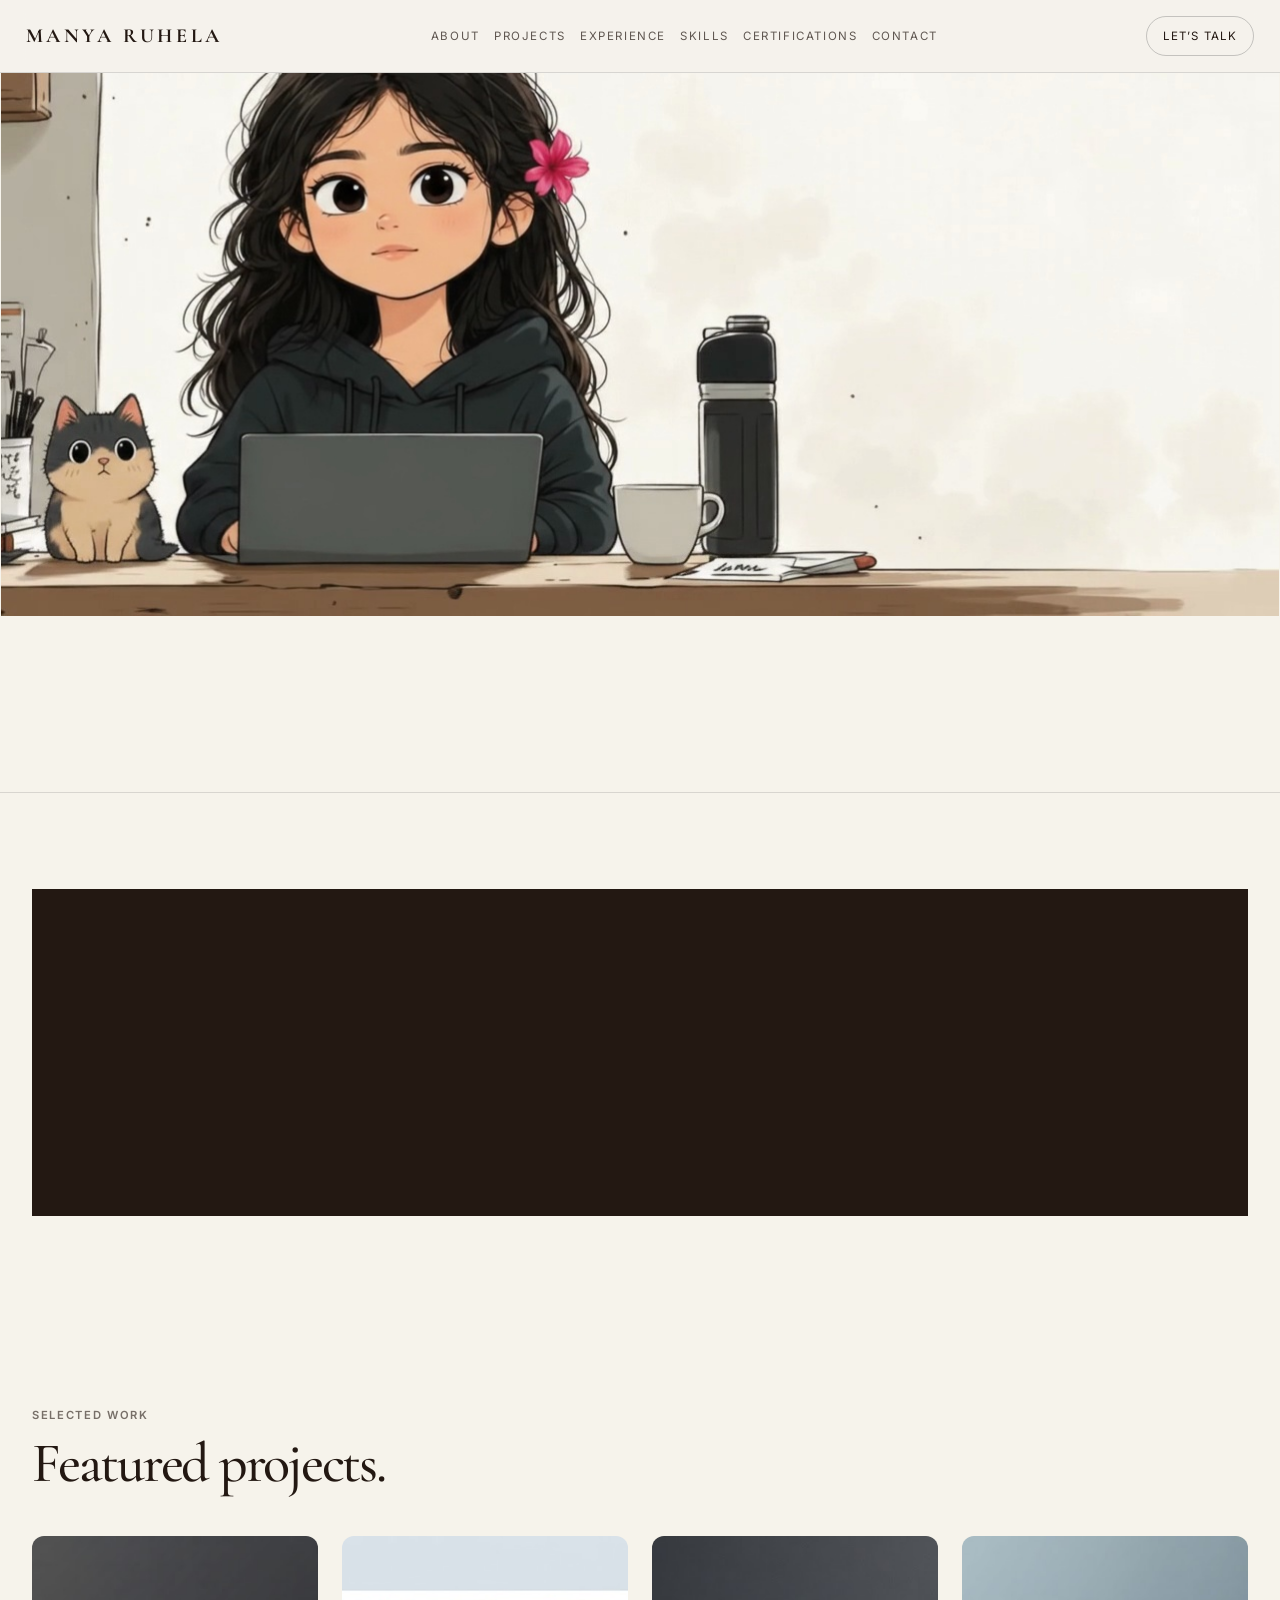
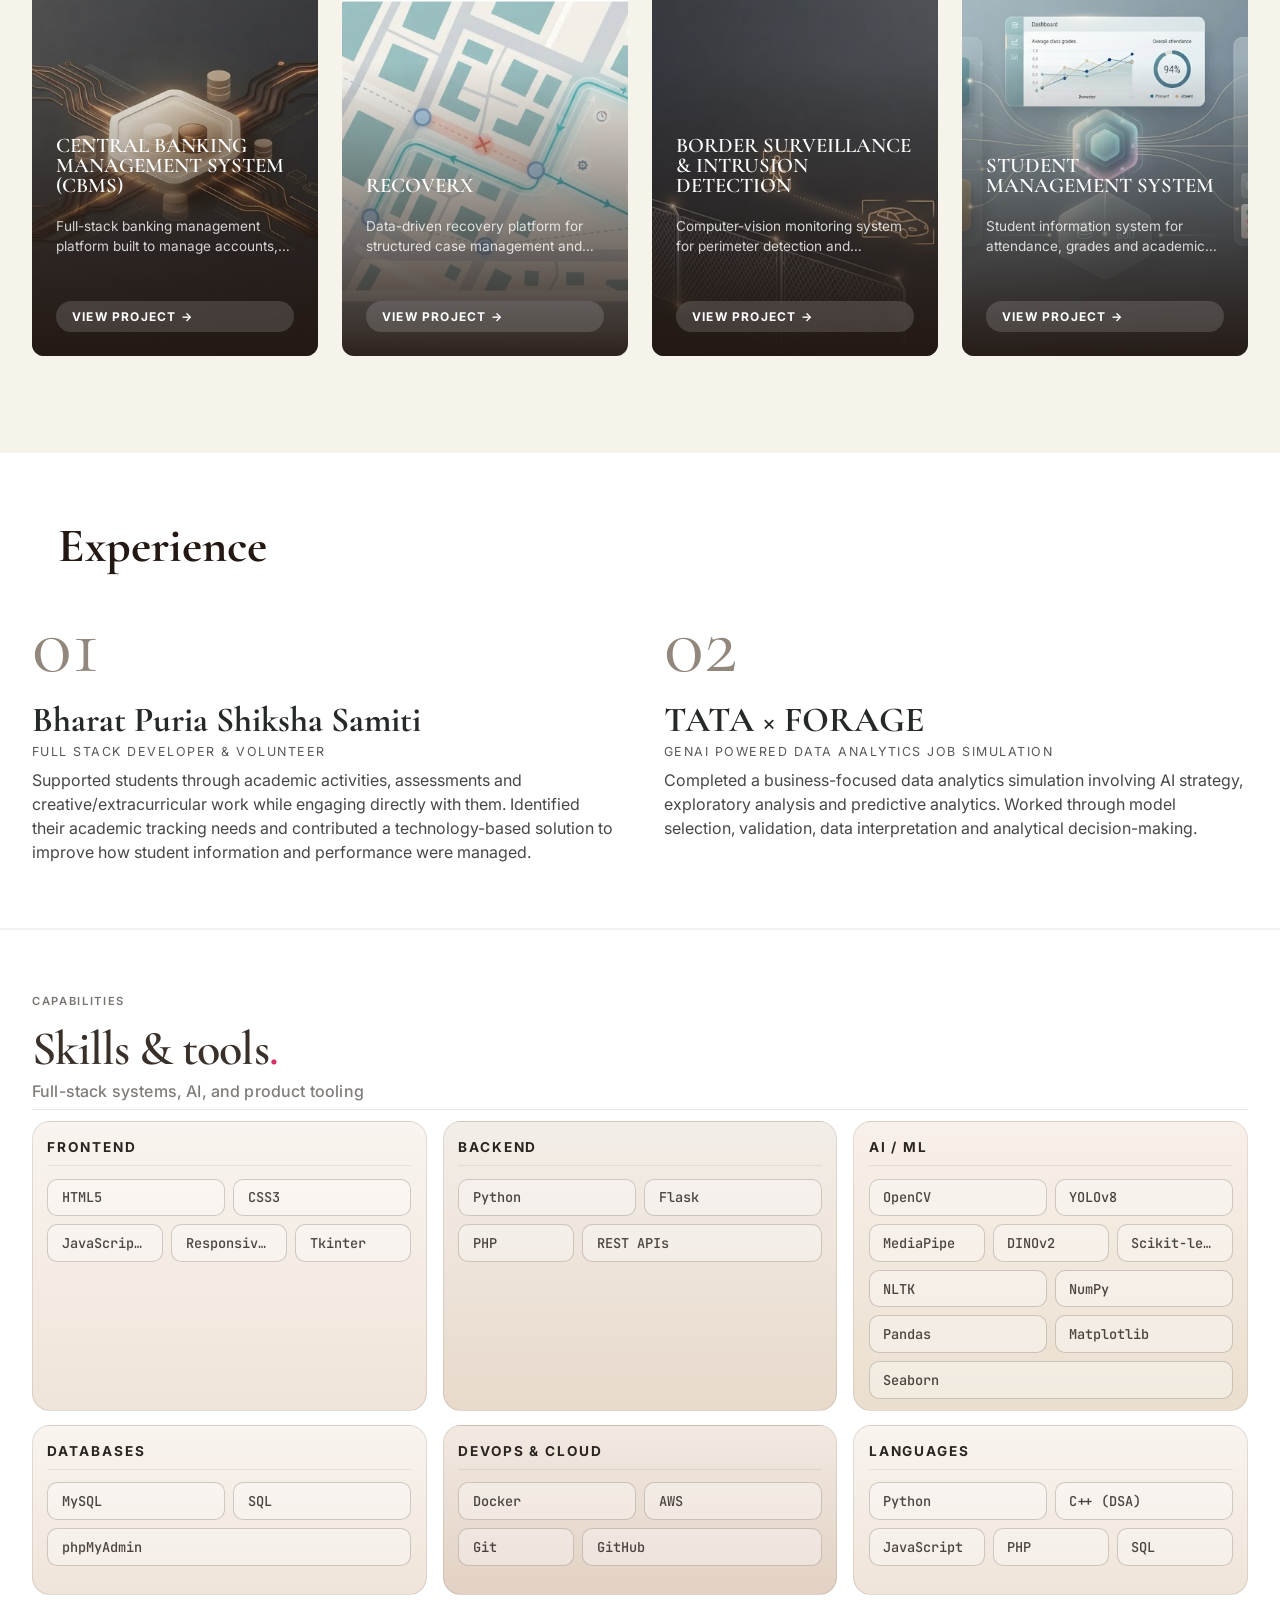
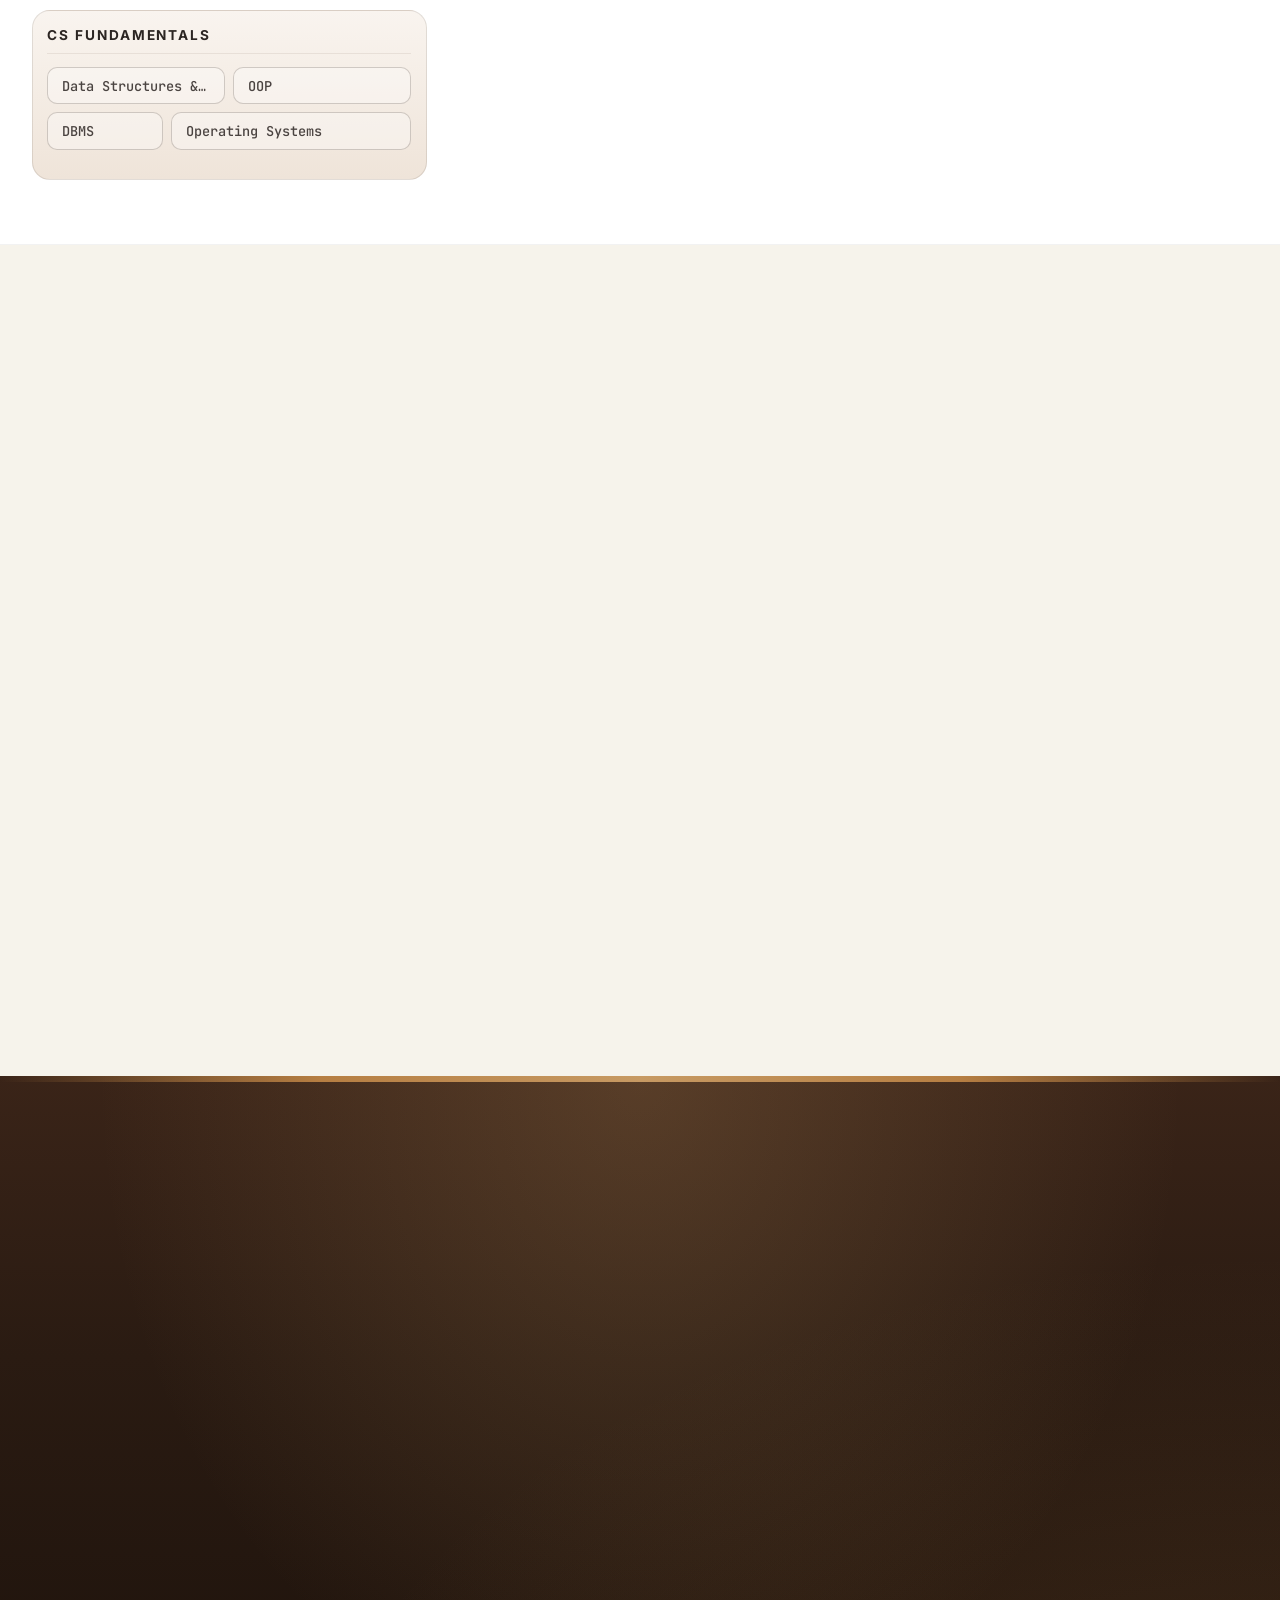
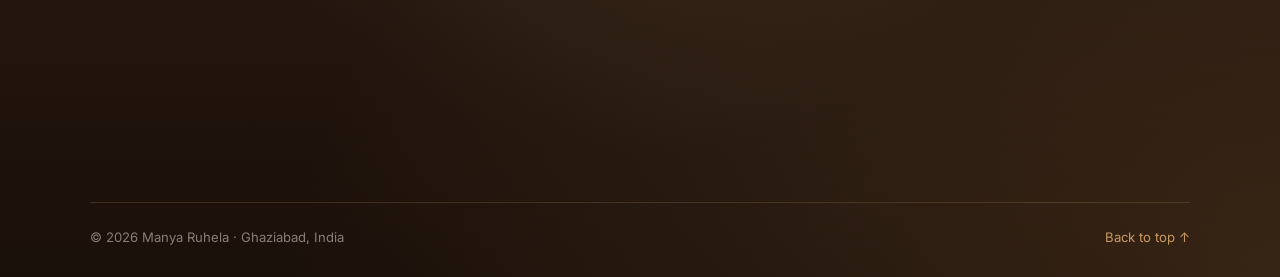
==== commit 11b8beca: "portfolio" ====
--- a/index.html
+++ b/index.html
@@ -333,12 +333,12 @@
           </article>
 
           <!-- 6: Other Certificates -->
-          <article class="cert-card reveal" onclick="window.location.href='assets/other Certs/oc.html'" role="button"
+          <article class="cert-card reveal" onclick="window.location.href='assets/other-certs/oc.html'" role="button"
             tabindex="0">
             <div class="cert-art cert-others-art"></div>
             <div class="cert-copy">
               <span>Collection</span>
-              <a href="assets/other Certs/oc.html">Other Certificates <span>→</span></a>
+              <a href="assets/other-certs/oc.html">Other Certificates <span>→</span></a>
             </div>
           </article>
         </div>
